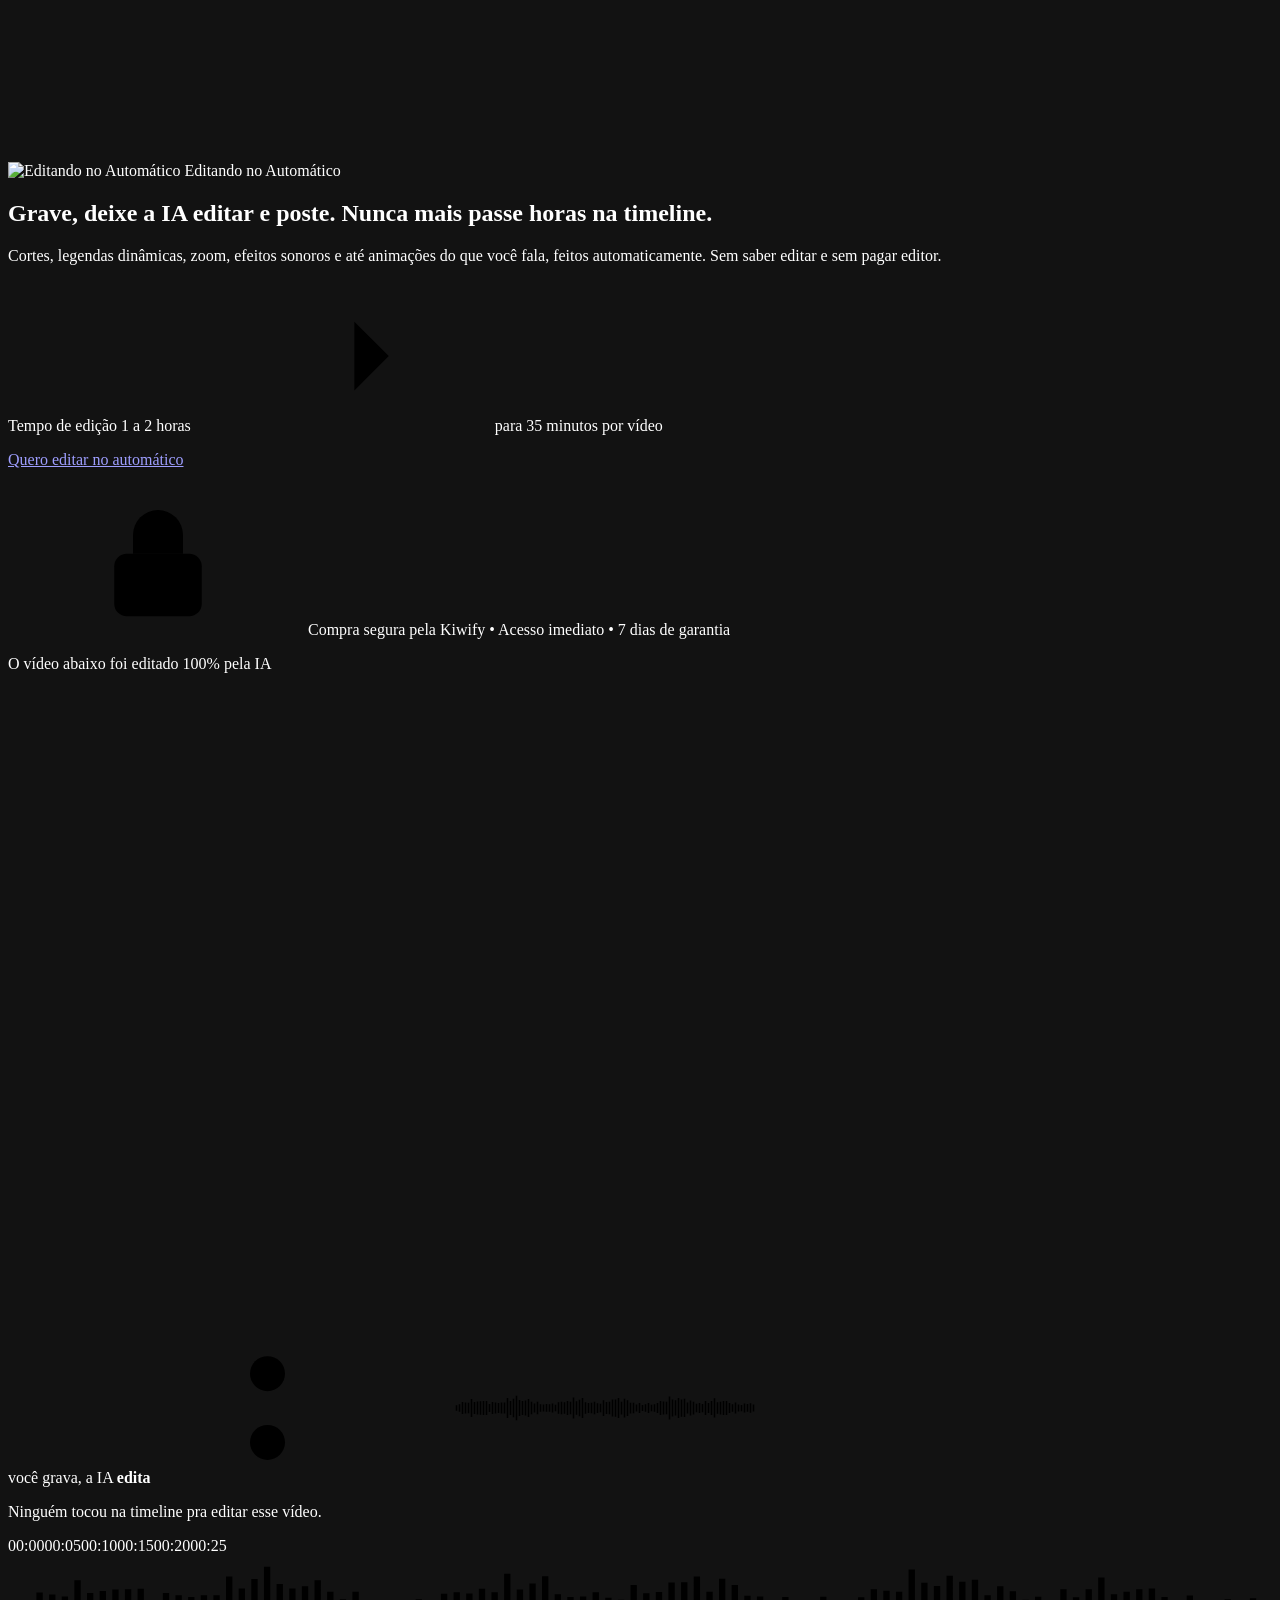
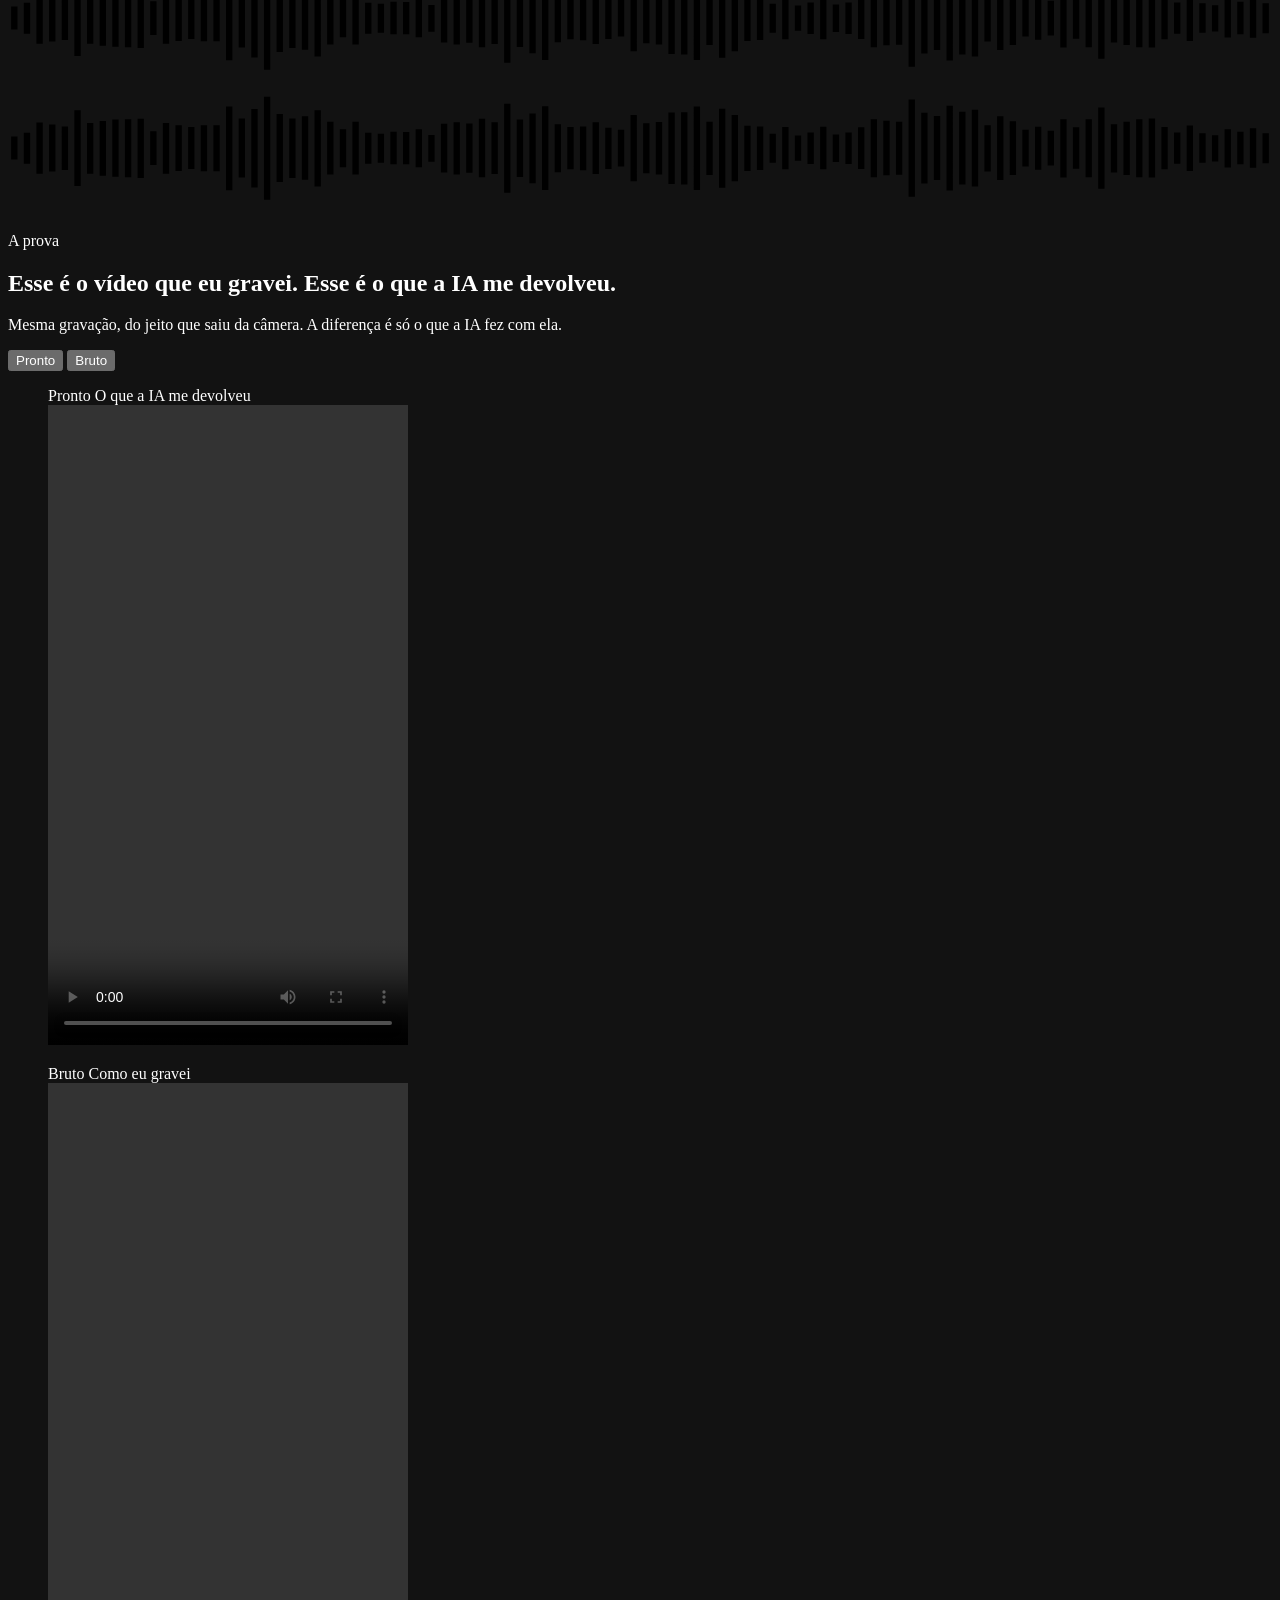
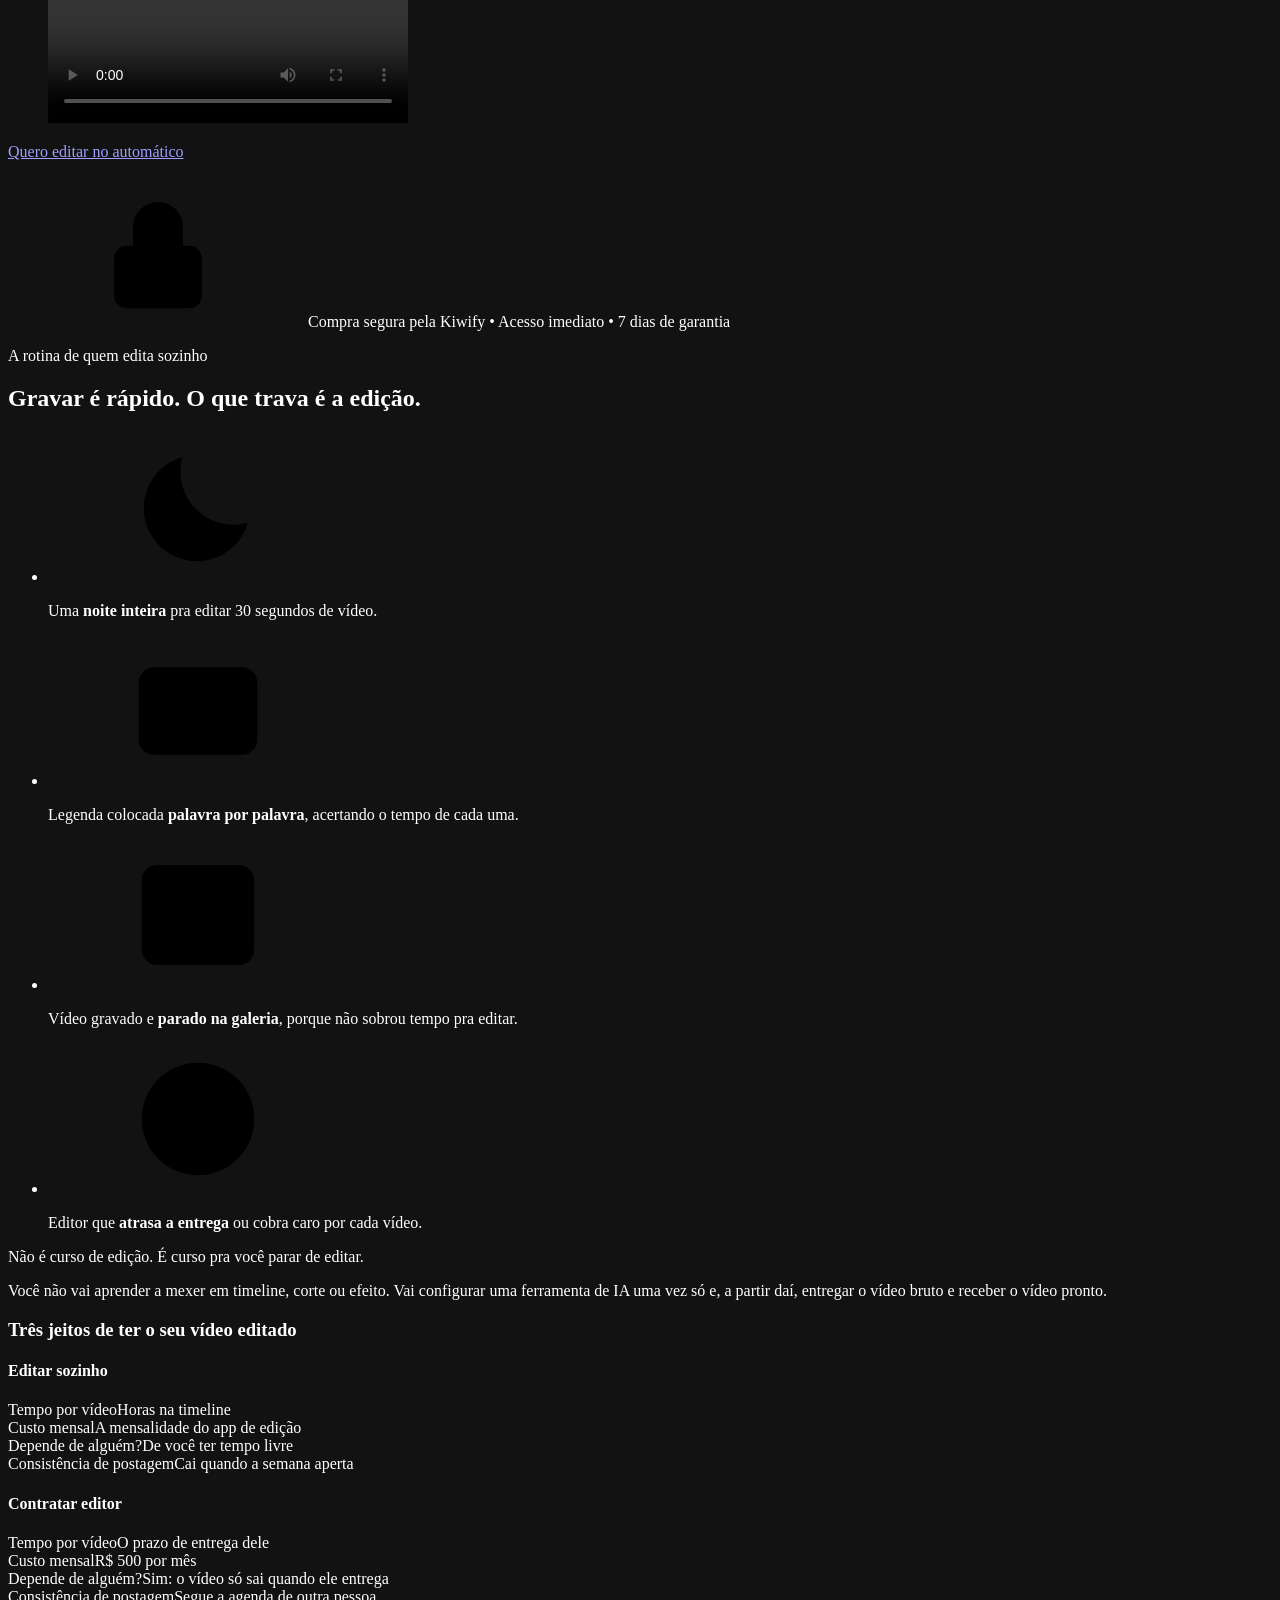
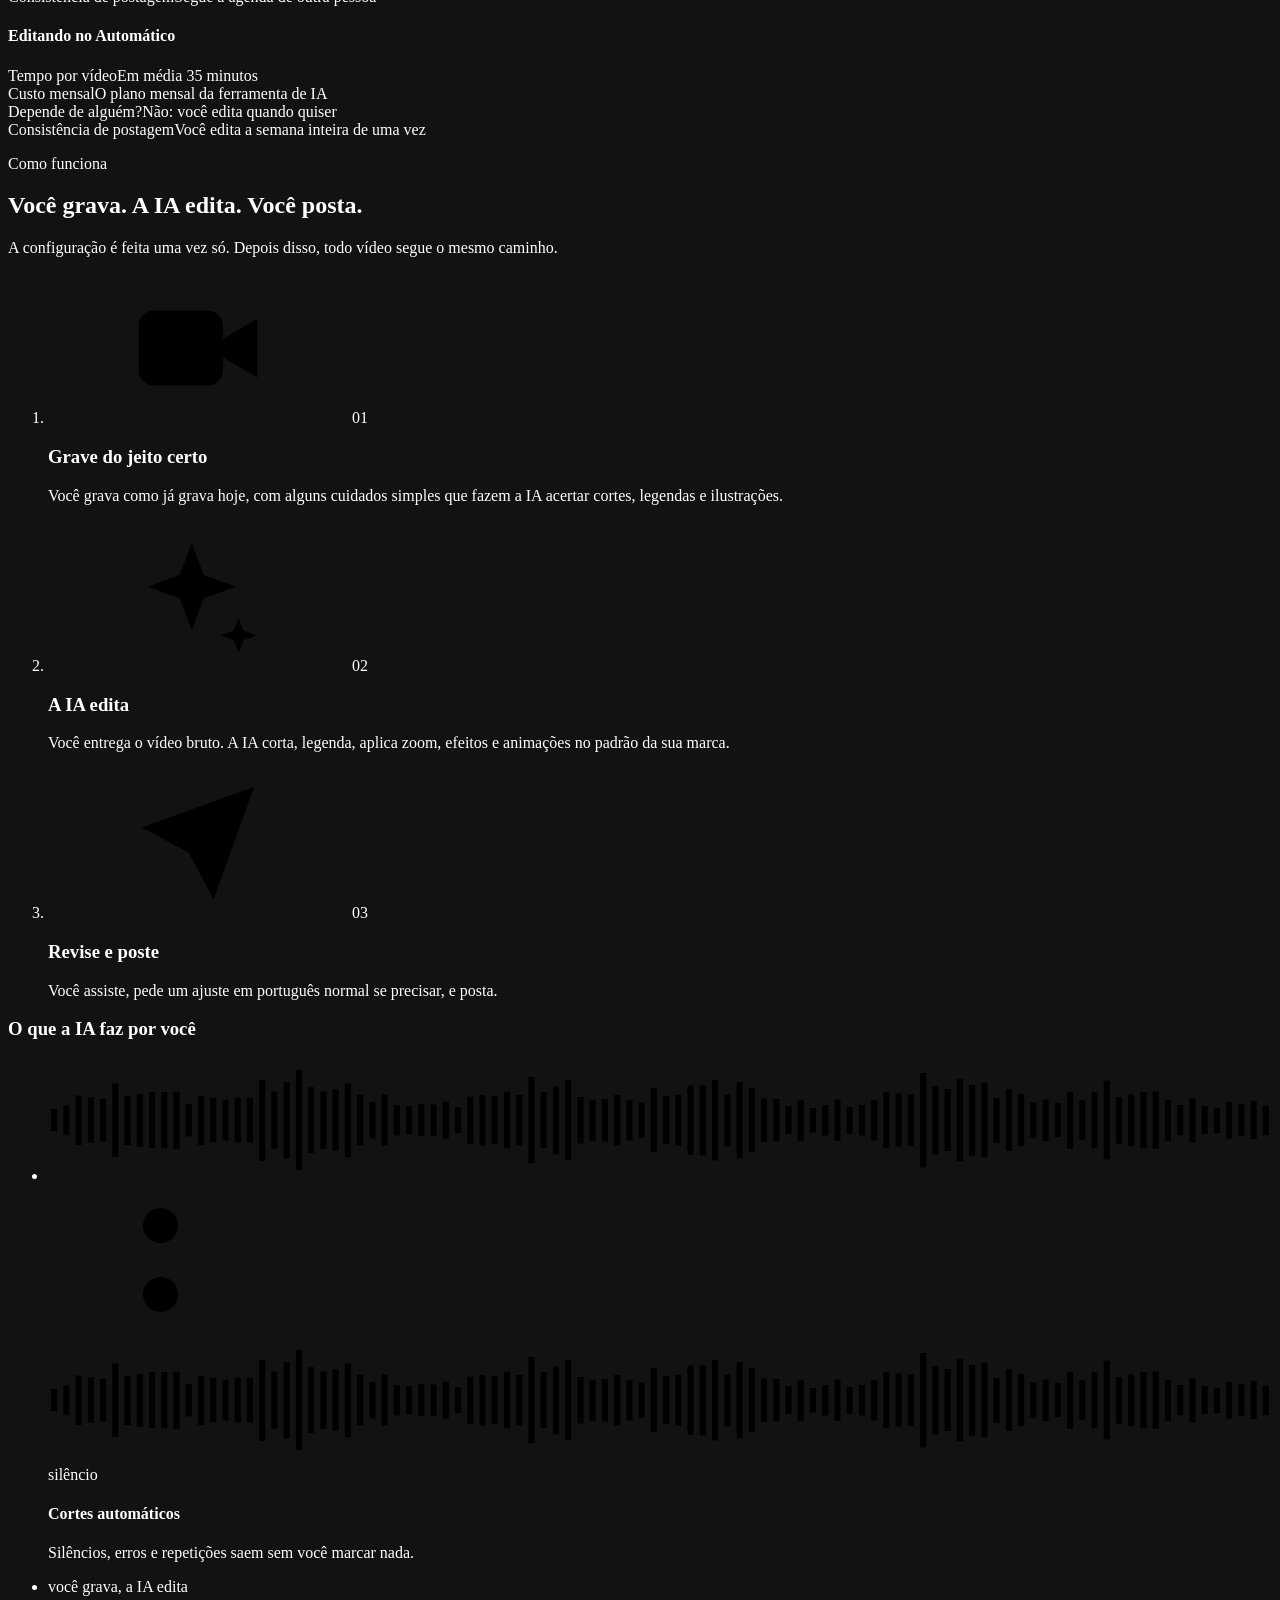
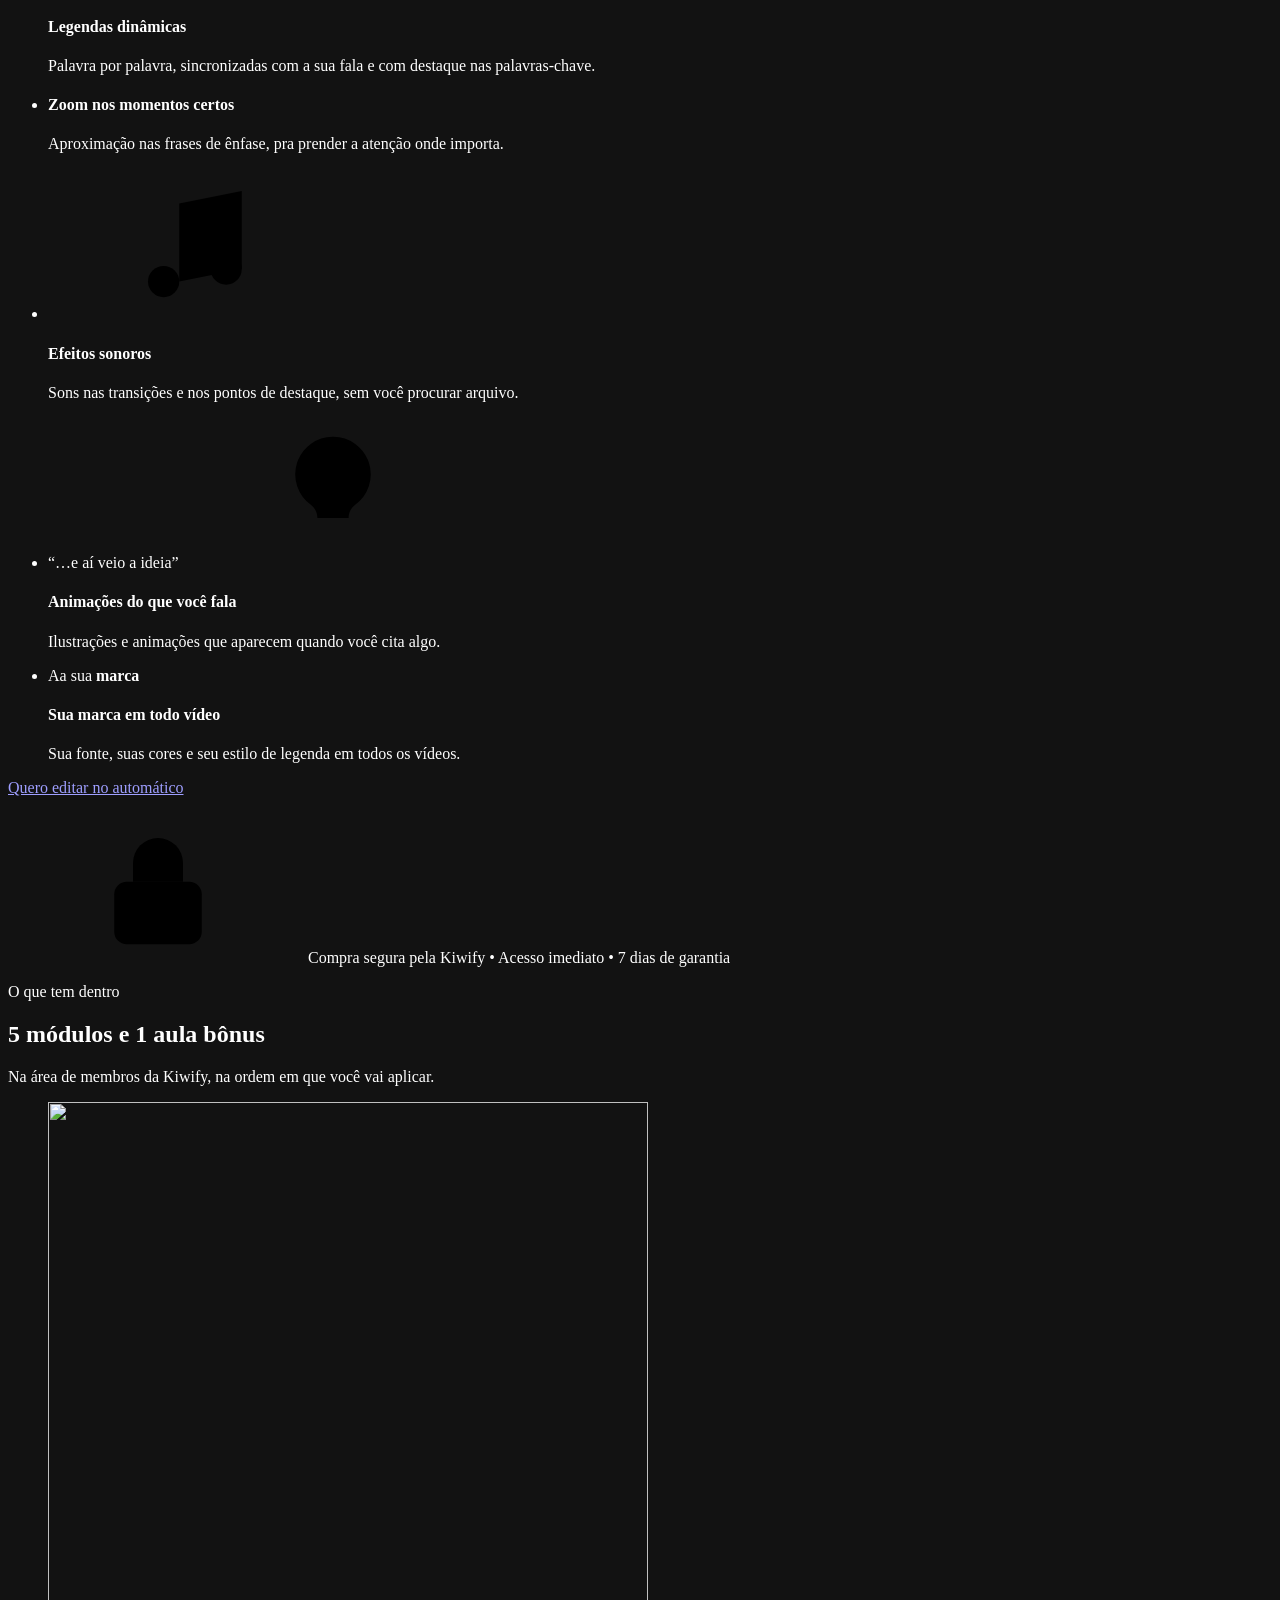
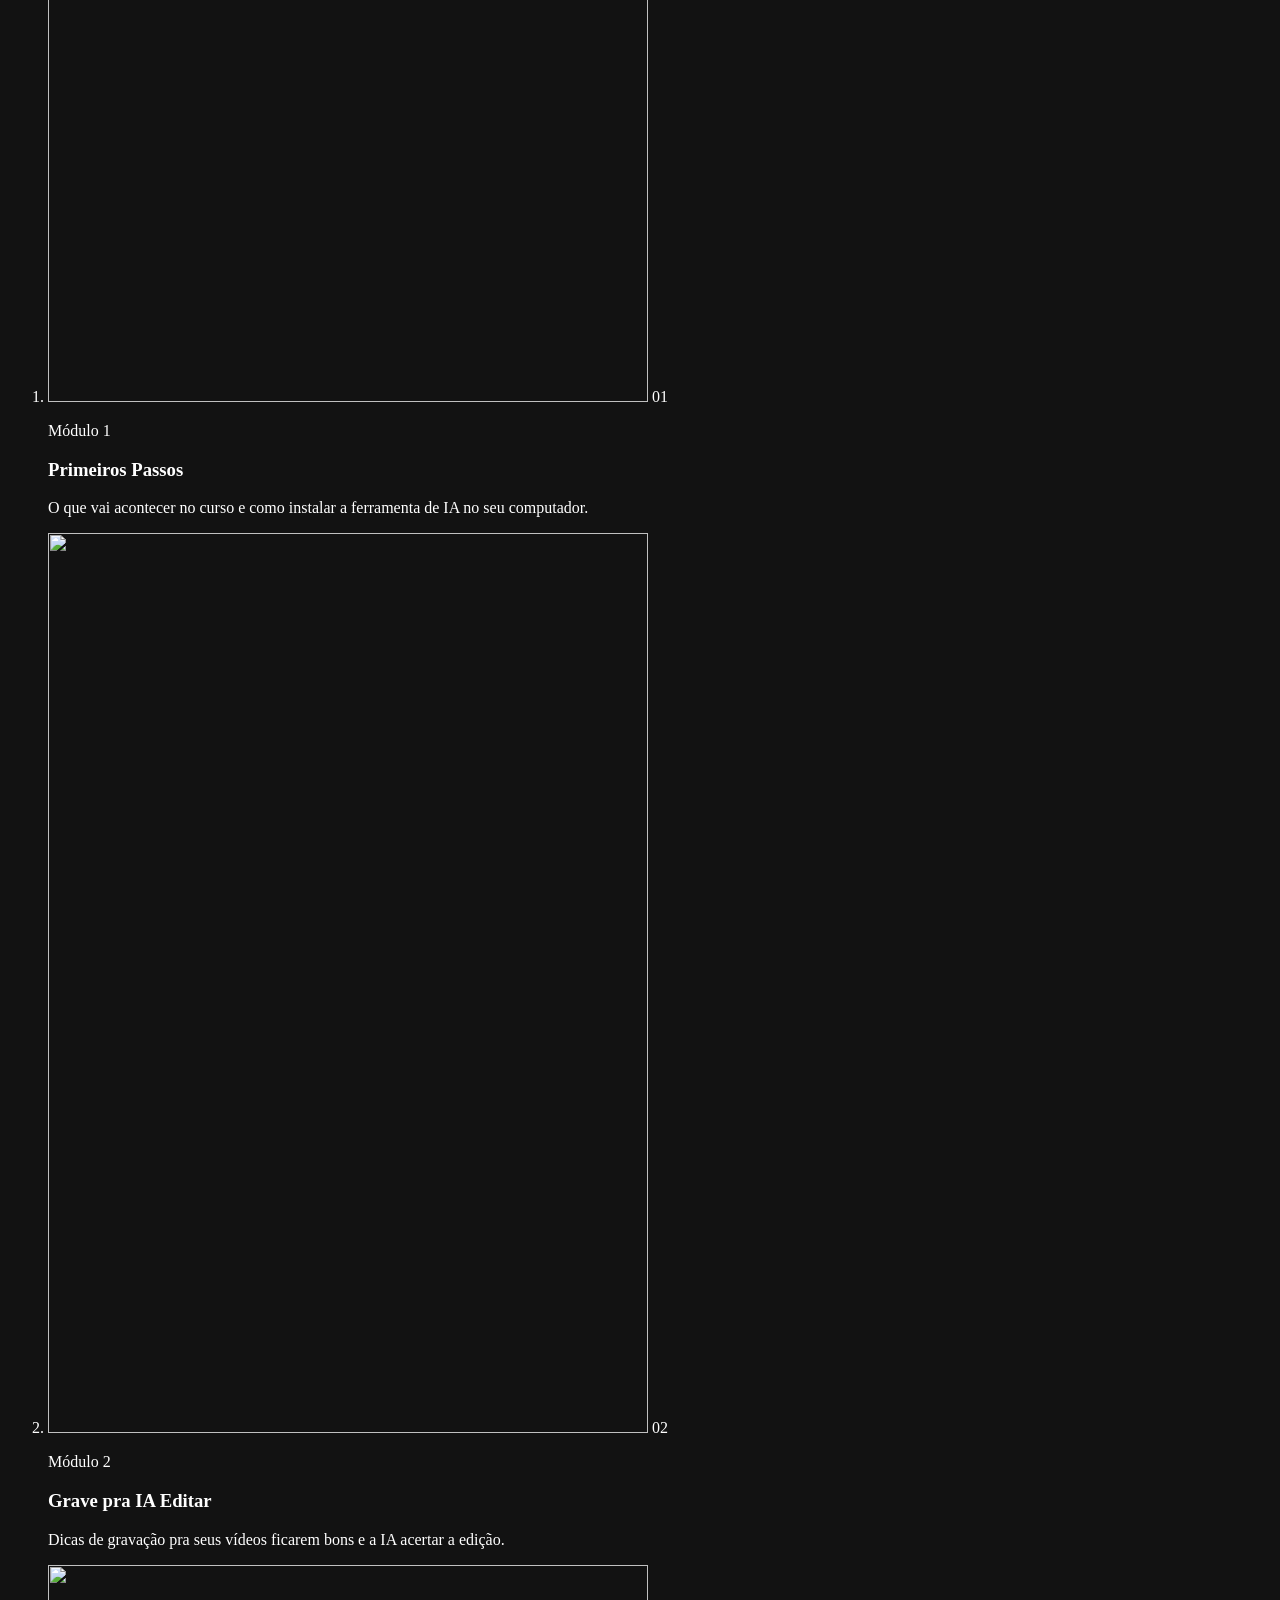
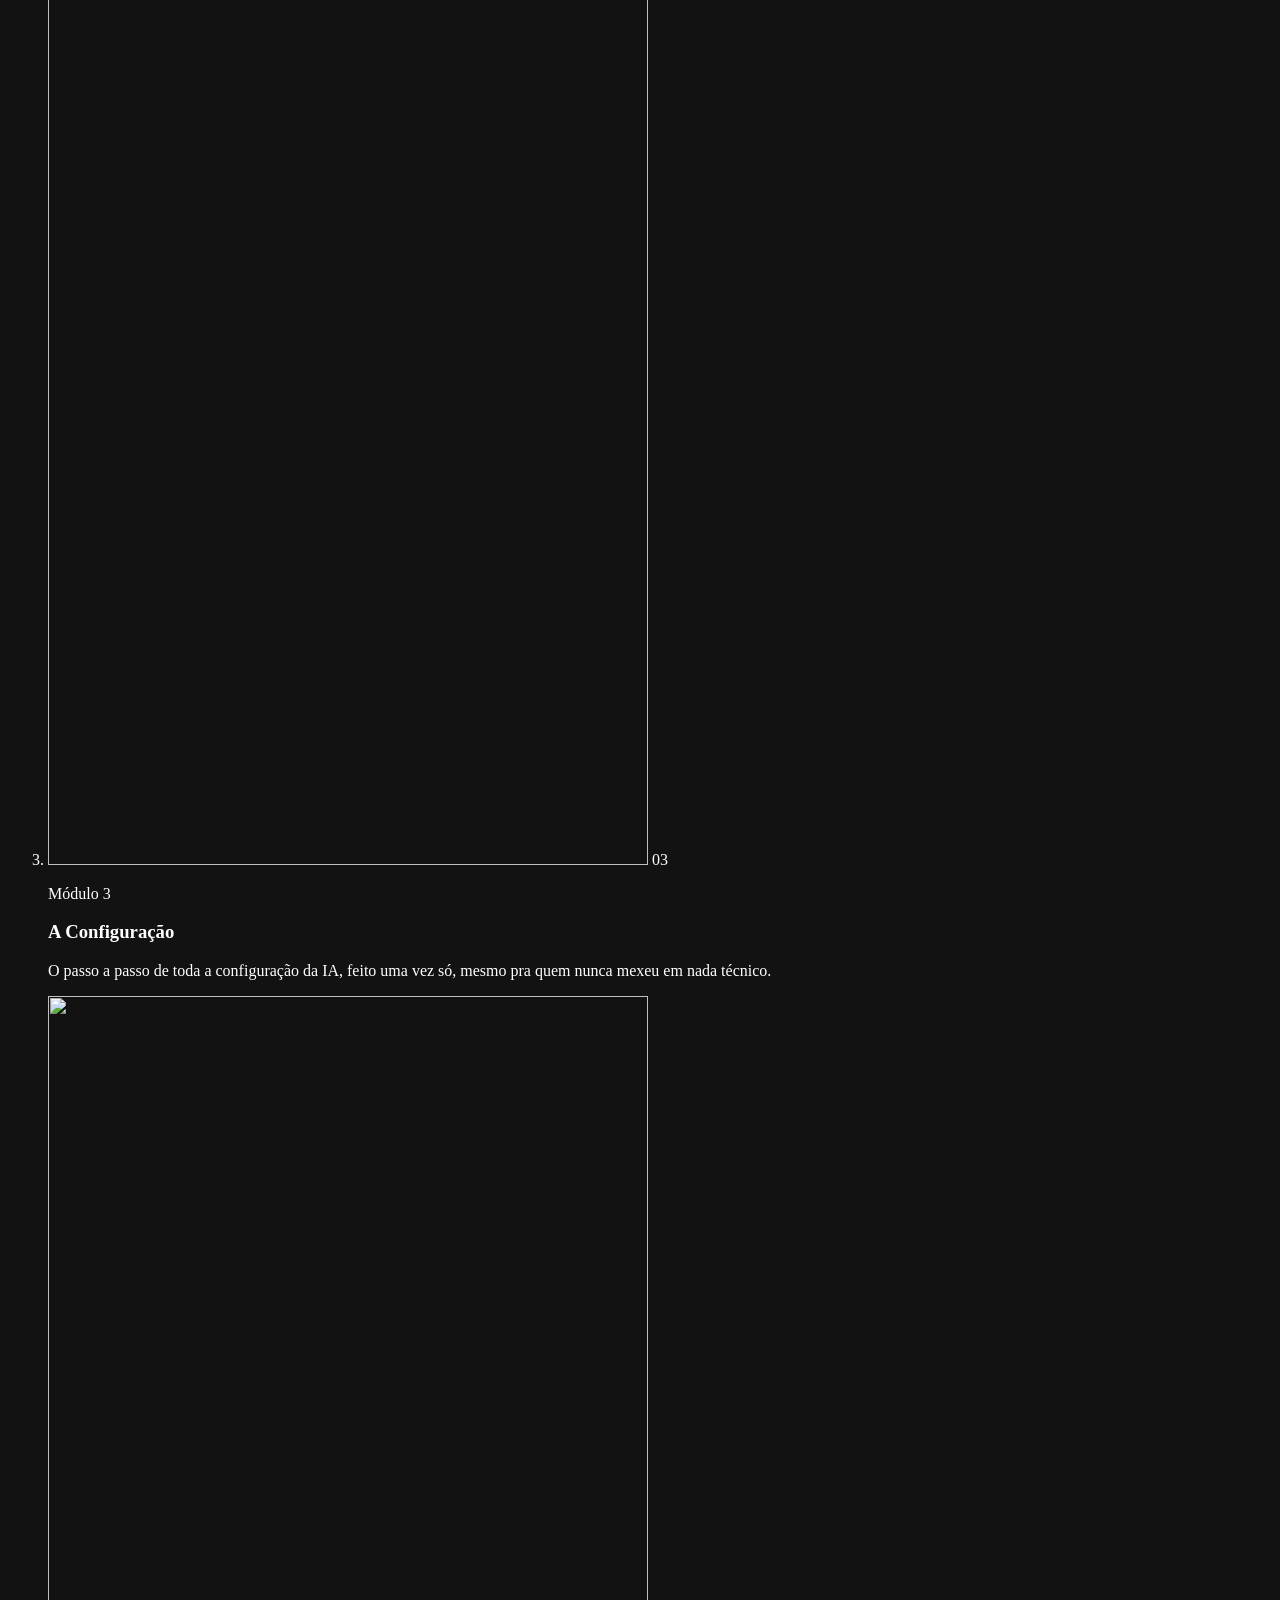
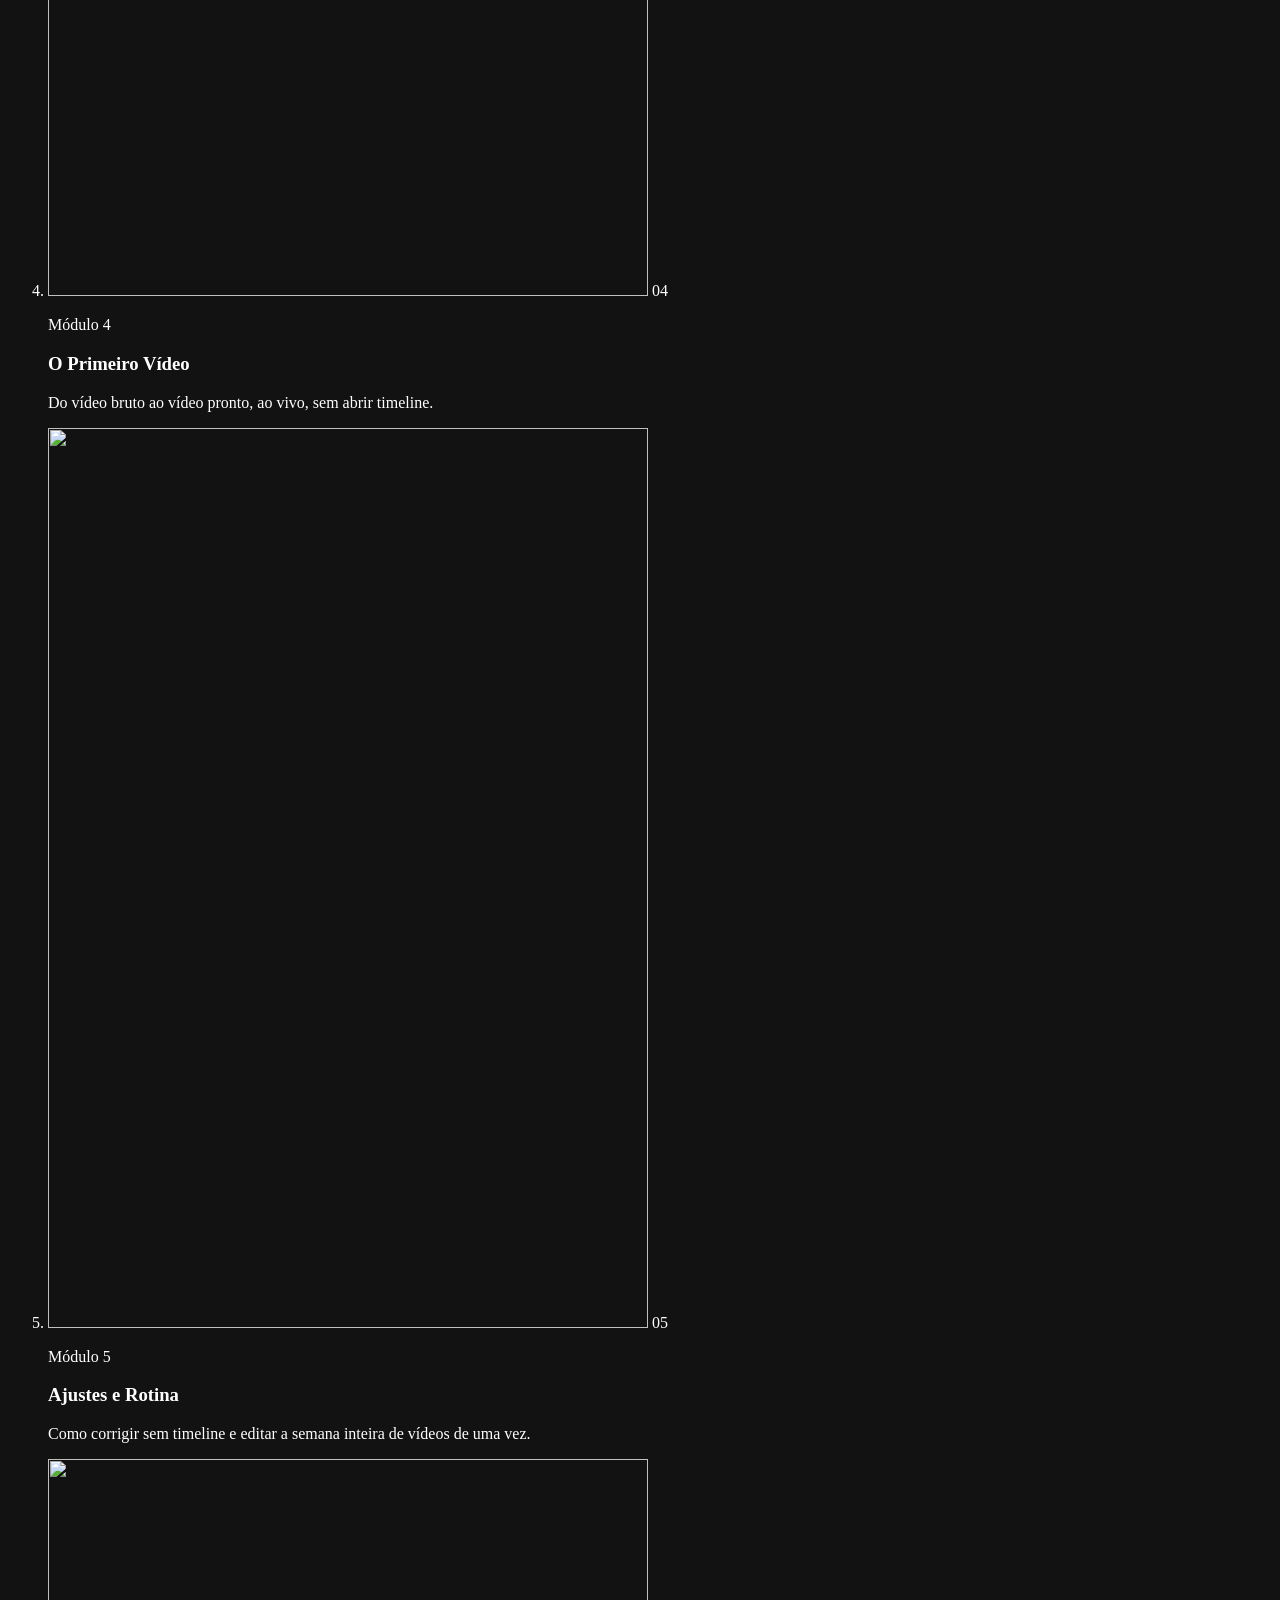
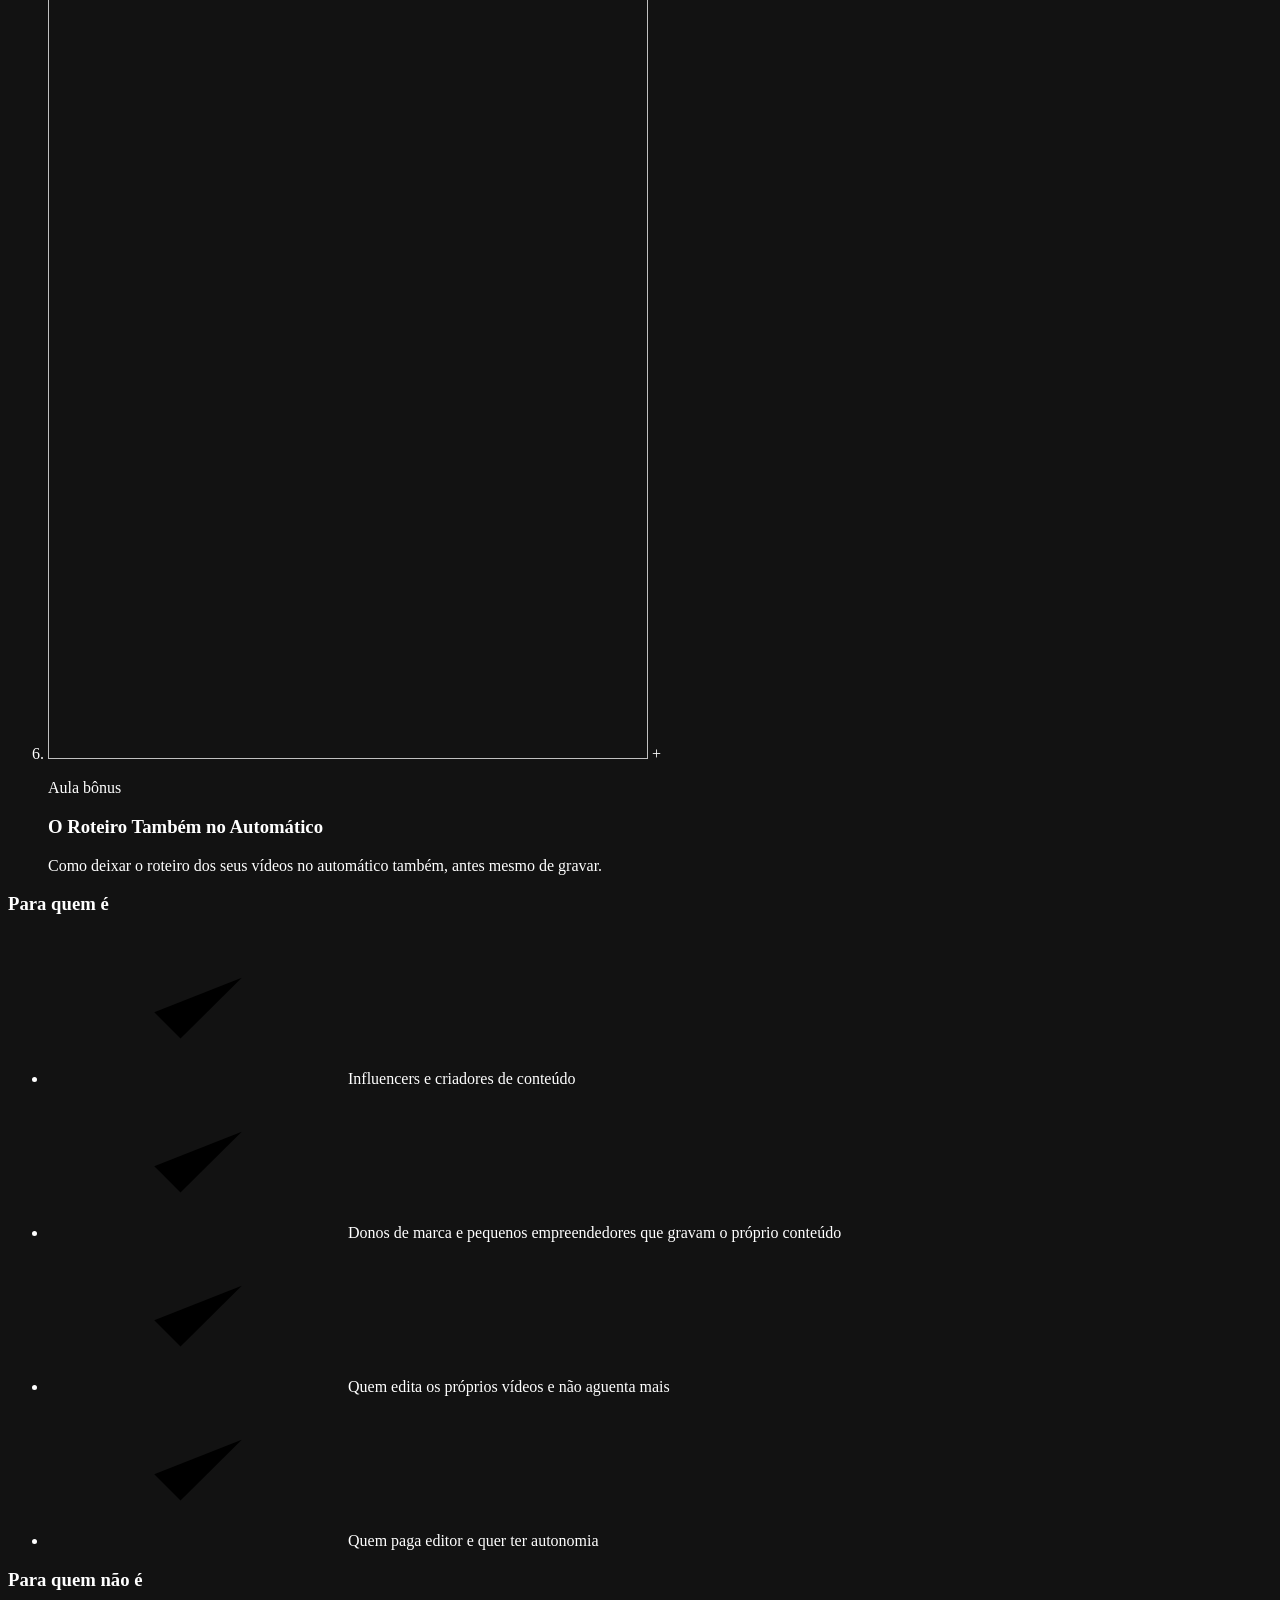
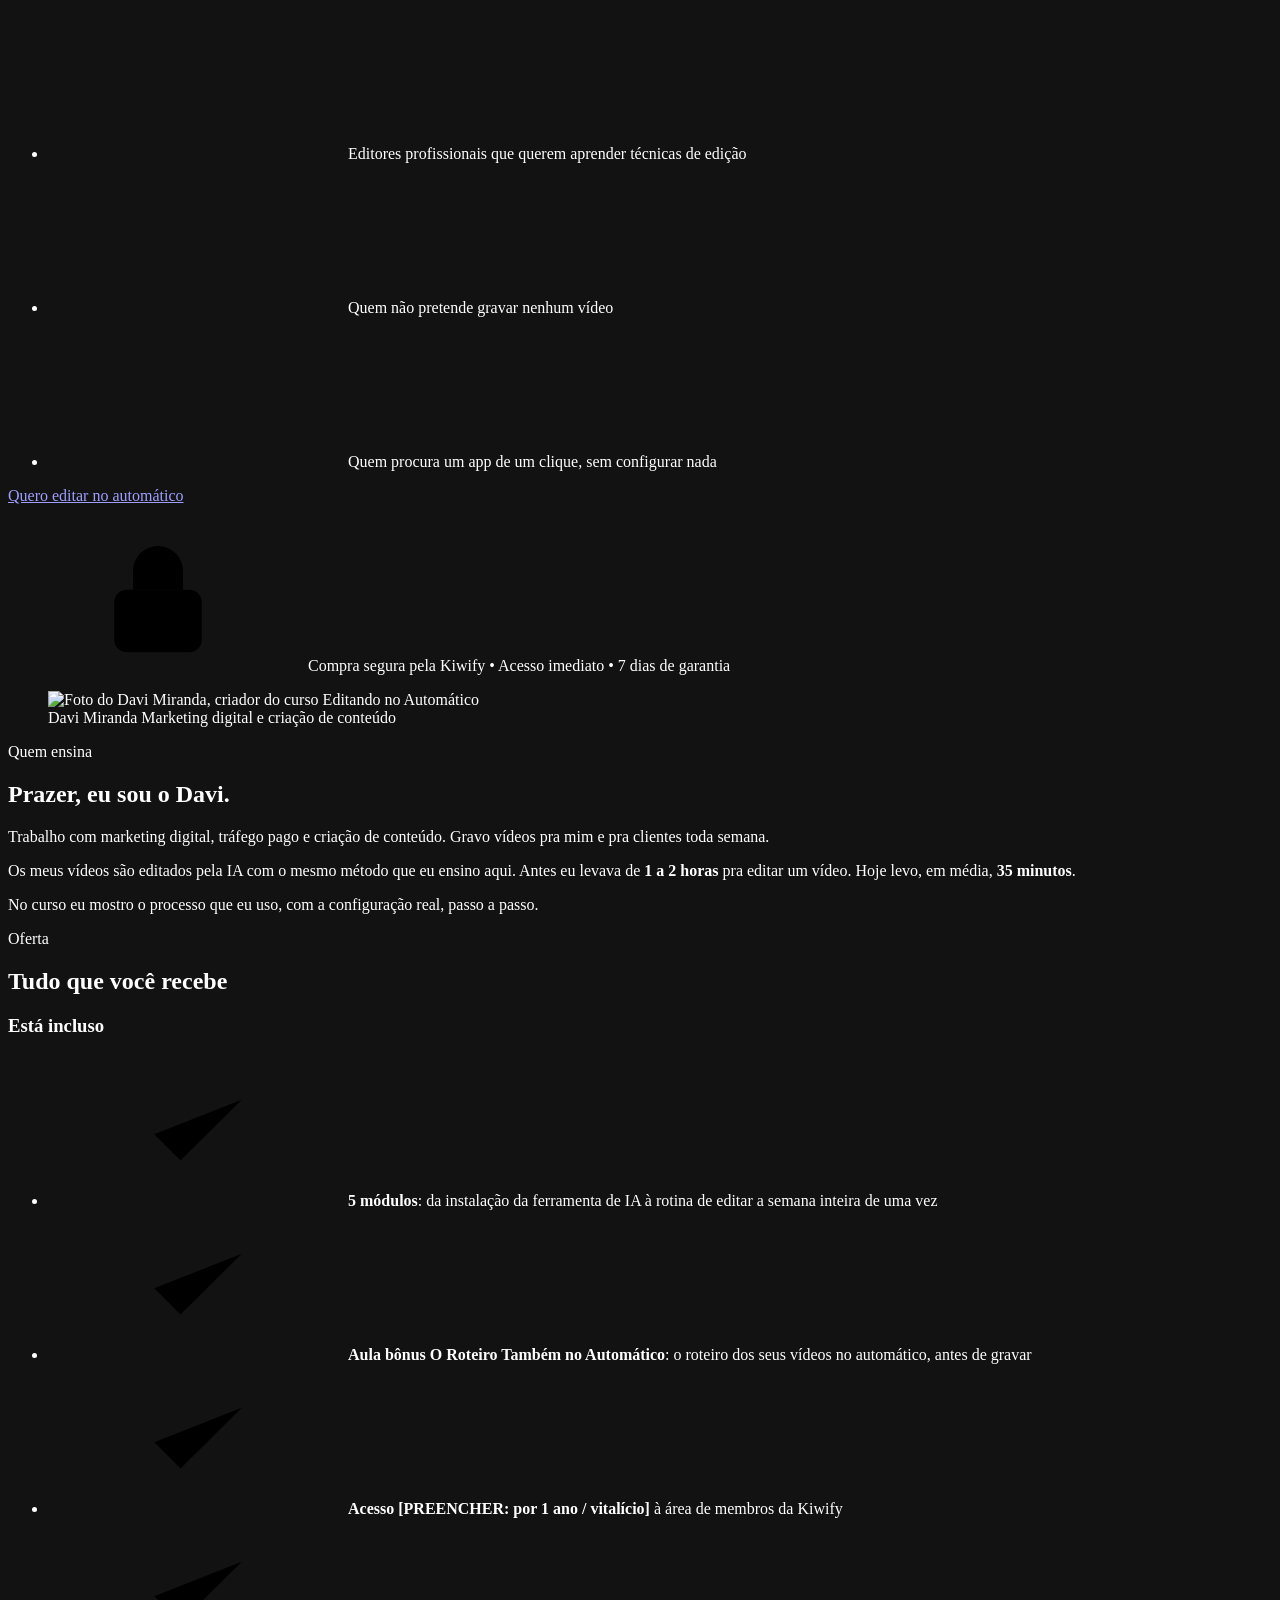
==== index.html @ f7a1d3d6 "Add files via upload" ====
<!doctype html>
<html lang="pt-BR">
<head>
  <meta charset="utf-8">
  <meta name="viewport" content="width=device-width, initial-scale=1, viewport-fit=cover">
  <title>Editando no Automático — grave, a IA edita, você posta</title>
  <meta name="description" content="Curso online pra você deixar a IA editar seus vídeos curtos: cortes, legendas dinâmicas, zoom, efeitos sonoros e animações feitos automaticamente. Você grava, a IA edita, você posta.">
  <meta name="theme-color" content="#0A0A0A">
  <meta name="color-scheme" content="dark">

  <!-- Open Graph: troque SEU-DOMINIO.com.br pelo domínio real (veja o README) -->
  <meta property="og:type" content="website">
  <meta property="og:locale" content="pt_BR">
  <meta property="og:site_name" content="Editando no Automático">
  <meta property="og:title" content="Editando no Automático — grave, a IA edita, você posta">
  <meta property="og:description" content="Não é curso de edição. É curso pra você parar de editar. Cortes, legendas, zoom, efeitos sonoros e animações feitos pela IA.">
  <meta property="og:url" content="https://SEU-DOMINIO.com.br/">
  <meta property="og:image" content="https://SEU-DOMINIO.com.br/assets/img/og.webp">
  <meta property="og:image:type" content="image/webp">
  <meta property="og:image:width" content="1200">
  <meta property="og:image:height" content="630">
  <meta property="og:image:alt" content="Editando no Automático: grave, a IA edita, você posta.">
  <meta name="twitter:card" content="summary_large_image">

  <link rel="icon" href="assets/img/favicon.svg" type="image/svg+xml">
  <link rel="apple-touch-icon" href="assets/img/apple-touch-icon.png">
  <link rel="preload" href="assets/fonts/space-grotesk-700.woff2" as="font" type="font/woff2" crossorigin>
  <link rel="preload" href="assets/fonts/inter-400.woff2" as="font" type="font/woff2" crossorigin>
  <link rel="preload" href="assets/img/poster-demo.webp" as="image" type="image/webp" fetchpriority="high">
  <link rel="dns-prefetch" href="https://pay.kiwify.com.br">
  <link rel="stylesheet" href="css/styles.css">
  <script>document.documentElement.classList.add('js')</script>
  <script src="js/config.js" defer></script>
  <script src="js/main.js" defer></script>
  <script type="application/ld+json">
  {
    "@context": "https://schema.org",
    "@type": "Course",
    "name": "Editando no Automático",
    "description": "Curso online que ensina a deixar a IA editar os próprios vídeos curtos: você grava, a IA edita, você posta.",
    "inLanguage": "pt-BR",
    "provider": { "@type": "Person", "name": "Davi Miranda" }
  }
  </script>
</head>
<body>

<!-- Ícones (sprite SVG) -->
<svg class="sprite" aria-hidden="true" focusable="false" xmlns="http://www.w3.org/2000/svg">
  <symbol id="i-lock" viewBox="0 0 24 24"><rect x="5" y="11" width="14" height="10" rx="2"/><path d="M8 11V8a4 4 0 0 1 8 0v3"/></symbol>
  <symbol id="i-check" viewBox="0 0 24 24"><path d="M5 12.5l4.2 4.2L19 7"/></symbol>
  <symbol id="i-x" viewBox="0 0 24 24"><path d="M7 7l10 10M17 7L7 17"/></symbol>
  <symbol id="i-play" viewBox="0 0 24 24"><path d="M8 5.6v12.8a1 1 0 0 0 1.5.86l10.3-6.4a1 1 0 0 0 0-1.72L9.5 4.74A1 1 0 0 0 8 5.6z"/></symbol>
  <symbol id="i-pause" viewBox="0 0 24 24"><rect x="6.5" y="5" width="4" height="14" rx="1"/><rect x="13.5" y="5" width="4" height="14" rx="1"/></symbol>
  <symbol id="i-sound-off" viewBox="0 0 24 24"><path d="M3.5 9.5h3.5L11.5 5.5v13L7 14.5H3.5z"/><path d="M15.5 9.5l5 5M20.5 9.5l-5 5"/></symbol>
  <symbol id="i-sound-on" viewBox="0 0 24 24"><path d="M3.5 9.5h3.5L11.5 5.5v13L7 14.5H3.5z"/><path d="M15.5 9a4.5 4.5 0 0 1 0 6M18 6.5a8 8 0 0 1 0 11"/></symbol>
  <symbol id="i-rec" viewBox="0 0 24 24"><rect x="2.5" y="6" width="13.5" height="12" rx="2.5"/><path d="M16 10.5l5.5-3.2v9.4L16 13.5"/><circle cx="7" cy="10.5" r="1.3"/></symbol>
  <symbol id="i-spark" viewBox="0 0 24 24"><path d="M11 3.5l1.9 5.1 5.1 1.9-5.1 1.9L11 17.5l-1.9-5.1L4 10.5l5.1-1.9z"/><path d="M18.5 15.5l.8 2 2 .8-2 .8-.8 2-.8-2-2-.8 2-.8z"/></symbol>
  <symbol id="i-send" viewBox="0 0 24 24"><path d="M21 3L10.5 13.5"/><path d="M21 3l-6.5 18-4-7.5L3 9.5z"/></symbol>
  <symbol id="i-moon" viewBox="0 0 24 24"><path d="M20 14.5A8.5 8.5 0 0 1 9.5 4a8.5 8.5 0 1 0 10.5 10.5z"/></symbol>
  <symbol id="i-captions" viewBox="0 0 24 24"><rect x="2.5" y="5" width="19" height="14" rx="2.5"/><path d="M6.5 11h6M14.5 11h3M6.5 15h3M11.5 15h6"/></symbol>
  <symbol id="i-image" viewBox="0 0 24 24"><rect x="3" y="4" width="18" height="16" rx="2.5"/><circle cx="9" cy="10" r="1.8"/><path d="M21 15.5l-4.5-4.5L7 20"/></symbol>
  <symbol id="i-clock" viewBox="0 0 24 24"><circle cx="12" cy="12" r="9"/><path d="M12 7v5l3.2 2"/></symbol>
  <symbol id="i-scissors" viewBox="0 0 24 24"><circle cx="6" cy="6.5" r="2.8"/><circle cx="6" cy="17.5" r="2.8"/><path d="M8.4 8l11.6 10M8.4 16L20 6"/></symbol>
  <symbol id="i-note" viewBox="0 0 24 24"><path d="M9 18V5.5l10-2V16"/><circle cx="6.5" cy="18" r="2.5"/><circle cx="16.5" cy="16" r="2.5"/></symbol>
  <symbol id="i-bulb" viewBox="0 0 24 24"><path d="M9 18h6M10 21h4"/><path d="M12 3a6 6 0 0 0-3.5 10.9c.6.5 1 1.2 1 2V16h5v-.1c0-.8.4-1.5 1-2A6 6 0 0 0 12 3z"/></symbol>
  <symbol id="i-card" viewBox="0 0 24 24"><rect x="2.5" y="5" width="19" height="14" rx="2.5"/><path d="M2.5 10h19M6 15h4"/></symbol>
  <symbol id="i-pix" viewBox="0 0 24 24"><path d="M12 2.8l9.2 9.2-9.2 9.2L2.8 12z"/><path d="M7.5 12l2.6-2.6h3.8L16.5 12l-2.6 2.6h-3.8z"/></symbol>
  <symbol id="i-barcode" viewBox="0 0 24 24"><path d="M3.5 6v12M6.5 6v12M9 6v12M12.5 6v12M15 6v12M18 6v12M20.5 6v12"/></symbol>
  <symbol id="i-shield" viewBox="0 0 24 24"><path d="M12 3l8 3v6c0 4.6-3.4 8.3-8 9-4.6-.7-8-4.4-8-9V6z"/><path d="M8.5 12.2l2.4 2.4 4.6-4.8"/></symbol>
  <symbol id="i-arrow" viewBox="0 0 24 24"><path d="M4 12h15M13.5 6.5L19 12l-5.5 5.5"/></symbol>
  <symbol id="i-chat" viewBox="0 0 24 24"><path d="M20.5 11.6a8.5 8.5 0 0 1-12.6 7.4L3.5 20.5l1.5-4.3a8.5 8.5 0 1 1 15.5-4.6z"/><path d="M9 8.6c.3-.4.8-.4 1.1 0l.8 1.4c.2.3.1.7-.1 1l-.5.5a5 5 0 0 0 2.4 2.4l.5-.5c.3-.2.7-.3 1-.1l1.4.8c.4.3.4.8 0 1.1l-.7.6c-.6.5-1.5.6-2.3.2a9 9 0 0 1-4.1-4.1c-.4-.8-.3-1.7.2-2.3z"/></symbol>
  <symbol id="wave" viewBox="0 0 400 40"><path d="M1 16.3h2v7.3h-2zM5 15.1h2v9.8h-2zM9 11.9h2v16.2h-2zM13 12.5h2v14.9h-2zM17 13.1h2v13.8h-2zM21 8.0h2v24.0h-2zM25 12.0h2v16.1h-2zM29 11.4h2v17.3h-2zM33 10.9h2v18.1h-2zM37 10.8h2v18.4h-2zM41 10.7h2v18.7h-2zM45 14.6h2v10.7h-2zM49 12.0h2v16.1h-2zM53 12.7h2v14.5h-2zM57 13.3h2v13.3h-2zM61 12.7h2v14.6h-2zM65 12.7h2v14.6h-2zM69 6.8h2v26.5h-2zM73 10.6h2v18.7h-2zM77 7.6h2v24.8h-2zM81 3.7h2v32.6h-2zM85 9.2h2v21.5h-2zM89 10.6h2v18.8h-2zM93 9.9h2v20.1h-2zM97 8.0h2v24.1h-2zM101 11.6h2v16.7h-2zM105 14.0h2v12.0h-2zM109 11.6h2v16.7h-2zM113 15.1h2v9.8h-2zM117 15.4h2v9.2h-2zM121 14.8h2v10.3h-2zM125 14.9h2v10.2h-2zM129 14.0h2v12.0h-2zM133 15.8h2v8.5h-2zM137 12.3h2v15.4h-2zM141 11.8h2v16.5h-2zM145 12.2h2v15.6h-2zM149 10.7h2v18.5h-2zM153 11.8h2v16.4h-2zM157 5.9h2v28.2h-2zM161 10.9h2v18.2h-2zM165 9.0h2v22.1h-2zM169 6.7h2v26.5h-2zM173 12.4h2v15.2h-2zM177 13.3h2v13.4h-2zM181 13.1h2v13.9h-2zM185 11.8h2v16.4h-2zM189 13.5h2v13.1h-2zM193 14.2h2v11.6h-2zM197 9.5h2v21.0h-2zM201 12.1h2v15.8h-2zM205 11.7h2v16.6h-2zM209 8.7h2v22.6h-2zM213 8.6h2v22.9h-2zM217 6.8h2v26.4h-2zM221 11.6h2v16.9h-2zM225 7.5h2v25.0h-2zM229 9.5h2v21.0h-2zM233 12.9h2v14.3h-2zM237 13.1h2v13.8h-2zM241 15.4h2v9.2h-2zM245 13.3h2v13.4h-2zM249 16.0h2v8.0h-2zM253 15.0h2v10.0h-2zM257 13.2h2v13.5h-2zM261 15.7h2v8.7h-2zM265 15.0h2v10.0h-2zM269 13.4h2v13.2h-2zM273 10.8h2v18.4h-2zM277 11.3h2v17.3h-2zM281 11.6h2v16.8h-2zM285 4.6h2v30.8h-2zM289 8.8h2v22.4h-2zM293 9.8h2v20.3h-2zM297 6.6h2v26.8h-2zM301 8.5h2v23.0h-2zM305 7.8h2v24.3h-2zM309 12.7h2v14.7h-2zM313 9.9h2v20.2h-2zM317 11.5h2v17.0h-2zM321 14.2h2v11.6h-2zM325 13.2h2v13.6h-2zM329 14.5h2v11.0h-2zM333 10.8h2v18.5h-2zM337 13.4h2v13.1h-2zM341 10.8h2v18.4h-2zM345 7.1h2v25.7h-2zM349 12.4h2v15.3h-2zM353 11.6h2v16.9h-2zM357 10.8h2v18.4h-2zM361 10.6h2v18.7h-2zM365 13.3h2v13.4h-2zM369 15.0h2v9.9h-2zM373 12.8h2v14.4h-2zM377 15.3h2v9.3h-2zM381 15.9h2v8.3h-2zM385 14.0h2v12.1h-2zM389 14.8h2v10.3h-2zM393 13.7h2v12.5h-2zM397 15.3h2v9.5h-2z"/></symbol>
</svg>

<main>

  <!-- ===================== 1. HERO ===================== -->
  <section class="hero" id="inicio" aria-labelledby="hero-titulo">
    <div class="container">
      <div class="logo hero__logo">
        <img class="logo__img" src="assets/img/logo-editando-no-automatico.png" alt="Editando no Automático" width="200" height="40" data-ph>
        <span class="logo__text">Editando no <span class="logo__accent">Automático</span></span>
      </div>

      <div class="hero__grid">
        <div class="hero__copy">
          <h1 class="hero__title" id="hero-titulo">Grave, deixe <span class="hl">a IA editar</span> e poste. Nunca mais passe horas na timeline.</h1>
          <p class="hero__sub">Cortes, legendas dinâmicas, zoom, efeitos sonoros e até animações do que você fala, feitos automaticamente. Sem saber editar e sem pagar editor.</p>

          <p class="proof" data-requires="TEMPO_ANTES TEMPO_DEPOIS">
            <span class="proof__label">Tempo de edição</span>
            <span class="proof__line">
              <span class="proof__before" data-cfg="TEMPO_ANTES">1 a 2 horas</span>
              <svg class="i proof__arrow" aria-hidden="true"><use href="#i-arrow"/></svg><span class="sr-only">para</span>
              <span class="proof__after" data-cfg="TEMPO_DEPOIS">35 minutos</span>
              <span class="proof__unit">por vídeo</span>
            </span>
          </p>

          <div class="cta cta--hero">
            <a class="btn" href="#oferta">Quero editar no automático</a>
            <p class="secure"><svg class="i" aria-hidden="true"><use href="#i-lock"/></svg>Compra segura pela Kiwify • Acesso imediato • 7 dias de garantia</p>
          </div>
        </div>

        <div class="hero__visual">
          <p class="badge hero__badge"><span class="badge__dot" aria-hidden="true"></span>O vídeo abaixo foi editado 100% pela IA</p>

          <div class="phone-wrap">
            <div class="phone">
              <div class="phone__screen" data-video-box="VIDEO_DEMO_URL">
                <video class="phone__video" id="hero-video" muted playsinline loop preload="none" poster="assets/img/poster-demo.webp" width="360" height="640" aria-label="Vídeo de demonstração editado 100% pela IA"></video>
                <div class="video-ph" hidden>
                  <svg class="i i--fill video-ph__icon" aria-hidden="true"><use href="#i-play"/></svg>
                  <strong>Vídeo de demonstração</strong>
                  <code>assets/video/demo.mp4</code>
                  <span>Configure VIDEO_DEMO_URL em js/config.js<br>Capa: assets/img/poster-demo.webp</span>
                </div>
                <button class="bigplay" type="button" data-hero-bigplay hidden aria-label="Reproduzir vídeo de demonstração">
                  <svg class="i i--fill" aria-hidden="true"><use href="#i-play"/></svg>
                </button>
                <div class="phone__controls" data-hero-controls hidden>
                  <button class="vbtn vbtn--round" type="button" data-hero-toggle aria-label="Pausar vídeo">
                    <svg class="i i--fill" aria-hidden="true"><use href="#i-pause"/></svg>
                  </button>
                  <button class="vbtn" type="button" data-hero-sound aria-pressed="false">
                    <svg class="i" aria-hidden="true"><use href="#i-sound-off"/></svg><span>Ativar som</span>
                  </button>
                </div>
              </div>
            </div>
            <span class="float-chip float-chip--caption" aria-hidden="true">você grava, a IA <b>edita</b></span>
            <span class="float-chip float-chip--cut" aria-hidden="true"><svg class="i"><use href="#i-scissors"/></svg><svg class="wave"><use href="#wave"/></svg></span>
          </div>
          <p class="hero__caption">Ninguém tocou na timeline pra editar esse vídeo.</p>
        </div>
      </div>
    </div>

    <div class="hero-tl" aria-hidden="true">
      <div class="container">
        <div class="tl">
          <div class="tl__ruler"><span>00:00</span><span>00:05</span><span>00:10</span><span>00:15</span><span>00:20</span><span>00:25</span></div>
          <div class="tl__track tl__track--clips"><i></i><i></i><i class="on"></i><i></i><i></i><i></i></div>
          <div class="tl__track tl__track--wave"><svg class="wave" viewBox="0 0 400 40" preserveAspectRatio="none"><use href="#wave"/></svg><svg class="wave" viewBox="0 0 400 40" preserveAspectRatio="none"><use href="#wave"/></svg></div>
          <span class="tl__playhead"></span>
        </div>
      </div>
    </div>
  </section>

  <!-- ===================== 2. A PROVA: BRUTO X PRONTO ===================== -->
  <section class="sec sec--alt" id="prova" aria-labelledby="prova-titulo">
    <div class="container">
      <header class="sec__head">
        <p class="eyebrow">A prova</p>
        <h2 id="prova-titulo">Esse é o vídeo que eu gravei. Esse é o que a IA me devolveu.</h2>
        <p class="sec__lead">Mesma gravação, do jeito que saiu da câmera. A diferença é só o que a IA fez com ela.</p>
      </header>

      <div class="compare" data-compare>
        <div class="compare__toggle" role="group" aria-label="Escolha qual vídeo ver">
          <button class="seg" type="button" data-show="pronto" aria-pressed="true">Pronto</button>
          <button class="seg" type="button" data-show="bruto" aria-pressed="false">Bruto</button>
        </div>

        <div class="compare__grid">
          <figure class="compare__item is-active" data-item="pronto">
            <figcaption class="compare__label"><span class="tag tag--on">Pronto</span> O que a IA me devolveu</figcaption>
            <div class="frame frame--on" data-video-box="VIDEO_PRONTO_URL">
              <video class="frame__video" id="video-pronto" controls playsinline preload="none" data-poster="assets/img/poster-pronto.webp" width="360" height="640" aria-label="Vídeo pronto, editado pela IA"></video>
              <div class="video-ph" hidden>
                <svg class="i i--fill video-ph__icon" aria-hidden="true"><use href="#i-play"/></svg>
                <strong>Vídeo pronto</strong>
                <code>assets/video/pronto.mp4</code>
                <span>Configure VIDEO_PRONTO_URL em js/config.js<br>Capa: assets/img/poster-pronto.webp</span>
              </div>
            </div>
          </figure>

          <figure class="compare__item" data-item="bruto">
            <figcaption class="compare__label"><span class="tag">Bruto</span> Como eu gravei</figcaption>
            <div class="frame" data-video-box="VIDEO_BRUTO_URL">
              <video class="frame__video" controls playsinline preload="none" data-poster="assets/img/poster-bruto.webp" width="360" height="640" aria-label="Vídeo bruto, do jeito que foi gravado"></video>
              <div class="video-ph" hidden>
                <svg class="i i--fill video-ph__icon" aria-hidden="true"><use href="#i-play"/></svg>
                <strong>Vídeo bruto</strong>
                <code>assets/video/bruto.mp4</code>
                <span>Configure VIDEO_BRUTO_URL em js/config.js<br>Capa: assets/img/poster-bruto.webp</span>
              </div>
            </div>
          </figure>
        </div>
      </div>

      <div class="cta cta--tight">
        <a class="btn" href="#oferta" data-checkout>Quero editar no automático</a>
        <p class="secure"><svg class="i" aria-hidden="true"><use href="#i-lock"/></svg>Compra segura pela Kiwify • Acesso imediato • 7 dias de garantia</p>
      </div>

      <div class="edit-log card" data-block="timeline" hidden>
        <div class="edit-log__head">
          <h3>O que a IA fez nesse vídeo</h3>
          <p class="edit-log__hint" data-timeline-hint hidden>Toque numa marcação pra ver o trecho no vídeo pronto.</p>
          <p class="edit-log__note" data-timeline-example hidden>[CONFIRMAR: marcações de exemplo. Troque pelas do seu vídeo real em js/config.js]</p>
        </div>
        <div class="track" aria-hidden="true">
          <svg class="wave track__wave" viewBox="0 0 400 40" preserveAspectRatio="none"><use href="#wave"/></svg>
          <div class="track__marks" data-track-marks></div>
        </div>
        <ol class="edit-log__list" data-timeline-list></ol>
      </div>

      <div class="stats" data-block="numeros" hidden>
        <h3 class="sr-only">Os números</h3>
        <ul class="stats__grid" data-numeros-list></ul>
      </div>
    </div>
  </section>

  <!-- ===================== 3. A DOR + NÃO É CURSO DE EDIÇÃO ===================== -->
  <section class="sec" id="dor" aria-labelledby="dor-titulo">
    <div class="container">
      <header class="sec__head">
        <p class="eyebrow">A rotina de quem edita sozinho</p>
        <h2 id="dor-titulo">Gravar é rápido. O que trava é a edição.</h2>
      </header>

      <ul class="pains">
        <li class="pain card">
          <span class="pain__icon" aria-hidden="true"><svg class="i"><use href="#i-moon"/></svg></span>
          <p>Uma <strong>noite inteira</strong> pra editar 30 segundos de vídeo.</p>
        </li>
        <li class="pain card">
          <span class="pain__icon" aria-hidden="true"><svg class="i"><use href="#i-captions"/></svg></span>
          <p>Legenda colocada <strong>palavra por palavra</strong>, acertando o tempo de cada uma.</p>
        </li>
        <li class="pain card">
          <span class="pain__icon" aria-hidden="true"><svg class="i"><use href="#i-image"/></svg></span>
          <p>Vídeo gravado e <strong>parado na galeria</strong>, porque não sobrou tempo pra editar.</p>
        </li>
        <li class="pain card">
          <span class="pain__icon" aria-hidden="true"><svg class="i"><use href="#i-clock"/></svg></span>
          <p>Editor que <strong>atrasa a entrega</strong> ou cobra caro por cada vídeo.</p>
        </li>
      </ul>

      <div class="statement">
        <p class="statement__text">Não é curso de edição. <span class="statement__hl">É curso pra você parar de editar.</span></p>
        <p class="statement__sub">Você não vai aprender a mexer em timeline, corte ou efeito. Vai configurar uma ferramenta de IA uma vez só e, a partir daí, entregar o vídeo bruto e receber o vídeo pronto.</p>
      </div>

      <div class="versus">
        <h3 class="versus__title">Três jeitos de ter o seu vídeo editado</h3>
        <div class="versus__grid">
          <div class="vs card">
            <h4 class="vs__name">Editar sozinho</h4>
            <div class="vs__row"><span class="vs__k">Tempo por vídeo</span><span class="vs__v">Horas na timeline</span></div>
            <div class="vs__row"><span class="vs__k">Custo mensal</span><span class="vs__v">A mensalidade do app de edição</span></div>
            <div class="vs__row"><span class="vs__k">Depende de alguém?</span><span class="vs__v">De você ter tempo livre</span></div>
            <div class="vs__row"><span class="vs__k">Consistência de postagem</span><span class="vs__v">Cai quando a semana aperta</span></div>
          </div>
          <div class="vs card">
            <h4 class="vs__name">Contratar editor</h4>
            <div class="vs__row"><span class="vs__k">Tempo por vídeo</span><span class="vs__v">O prazo de entrega dele</span></div>
            <div class="vs__row"><span class="vs__k">Custo mensal</span><span class="vs__v" data-cfg="CUSTO_EDITOR_MES">R$ 500 por mês</span></div>
            <div class="vs__row"><span class="vs__k">Depende de alguém?</span><span class="vs__v">Sim: o vídeo só sai quando ele entrega</span></div>
            <div class="vs__row"><span class="vs__k">Consistência de postagem</span><span class="vs__v">Segue a agenda de outra pessoa</span></div>
          </div>
          <div class="vs vs--on card">
            <h4 class="vs__name">Editando no Automático</h4>
            <div class="vs__row"><span class="vs__k">Tempo por vídeo</span><span class="vs__v">Em média <span data-cfg="TEMPO_DEPOIS">35 minutos</span></span></div>
            <div class="vs__row"><span class="vs__k">Custo mensal</span><span class="vs__v">O plano mensal da ferramenta de IA</span></div>
            <div class="vs__row"><span class="vs__k">Depende de alguém?</span><span class="vs__v">Não: você edita quando quiser</span></div>
            <div class="vs__row"><span class="vs__k">Consistência de postagem</span><span class="vs__v">Você edita a semana inteira de uma vez</span></div>
          </div>
        </div>
      </div>
    </div>
  </section>

  <!-- ===================== 4. COMO FUNCIONA ===================== -->
  <section class="sec sec--alt" id="como-funciona" aria-labelledby="como-titulo">
    <div class="container">
      <header class="sec__head">
        <p class="eyebrow">Como funciona</p>
        <h2 id="como-titulo">Você grava. A IA edita. Você posta.</h2>
        <p class="sec__lead">A configuração é feita uma vez só. Depois disso, todo vídeo segue o mesmo caminho.</p>
      </header>

      <ol class="steps">
        <li class="step card">
          <span class="step__icon" aria-hidden="true"><svg class="i"><use href="#i-rec"/></svg></span>
          <span class="step__num" aria-hidden="true">01</span>
          <h3>Grave do jeito certo</h3>
          <p>Você grava como já grava hoje, com alguns cuidados simples que fazem a IA acertar cortes, legendas e ilustrações.</p>
        </li>
        <li class="step card">
          <span class="step__icon" aria-hidden="true"><svg class="i"><use href="#i-spark"/></svg></span>
          <span class="step__num" aria-hidden="true">02</span>
          <h3>A IA edita</h3>
          <p>Você entrega o vídeo bruto. A IA corta, legenda, aplica zoom, efeitos e animações no padrão da sua marca.</p>
        </li>
        <li class="step card">
          <span class="step__icon" aria-hidden="true"><svg class="i"><use href="#i-send"/></svg></span>
          <span class="step__num" aria-hidden="true">03</span>
          <h3>Revise e poste</h3>
          <p>Você assiste, pede um ajuste em português normal se precisar, e posta.</p>
        </li>
      </ol>

      <h3 class="block-title">O que a IA faz por você</h3>
      <ul class="features" data-anim>
        <li class="feature card">
          <div class="demo demo--cut" aria-hidden="true">
            <div class="cut">
              <span class="cut__a"><svg class="wave" viewBox="0 0 400 40" preserveAspectRatio="none"><use href="#wave"/></svg></span>
              <span class="cut__gap"><svg class="i"><use href="#i-scissors"/></svg></span>
              <span class="cut__b"><svg class="wave" viewBox="0 0 400 40" preserveAspectRatio="none"><use href="#wave"/></svg></span>
            </div>
            <span class="demo__label">silêncio</span>
          </div>
          <h4>Cortes automáticos</h4>
          <p>Silêncios, erros e repetições saem sem você marcar nada.</p>
        </li>
        <li class="feature card">
          <div class="demo demo--caps" aria-hidden="true">
            <p class="caps"><span class="w" data-w="você">você</span> <span class="w" data-w="grava,">grava,</span> <span class="w" data-w="a IA">a IA</span> <span class="w" data-w="edita">edita</span></p>
          </div>
          <h4>Legendas dinâmicas</h4>
          <p>Palavra por palavra, sincronizadas com a sua fala e com destaque nas palavras-chave.</p>
        </li>
        <li class="feature card">
          <div class="demo demo--zoom" aria-hidden="true">
            <div class="zoom"><span class="zoom__subject"><i class="zoom__head"></i><i class="zoom__body"></i></span></div>
            <span class="zoom__corners"></span>
          </div>
          <h4>Zoom nos momentos certos</h4>
          <p>Aproximação nas frases de ênfase, pra prender a atenção onde importa.</p>
        </li>
        <li class="feature card">
          <div class="demo demo--sfx" aria-hidden="true">
            <div class="eq"><i></i><i></i><i></i><i></i><i></i><i></i><i></i><i></i><i></i></div>
            <span class="sfx__note"><svg class="i"><use href="#i-note"/></svg></span>
          </div>
          <h4>Efeitos sonoros</h4>
          <p>Sons nas transições e nos pontos de destaque, sem você procurar arquivo.</p>
        </li>
        <li class="feature card">
          <div class="demo demo--anim" aria-hidden="true">
            <span class="anim__say">“…e aí veio a ideia”</span>
            <span class="anim__pop"><svg class="i"><use href="#i-bulb"/></svg></span>
          </div>
          <h4>Animações do que você fala</h4>
          <p>Ilustrações e animações que aparecem quando você cita algo.</p>
        </li>
        <li class="feature card">
          <div class="demo demo--brand" aria-hidden="true">
            <span class="brand__sw"><i></i><i></i><i></i></span>
            <span class="brand__aa">Aa</span>
            <span class="brand__cap">sua <b>marca</b></span>
          </div>
          <h4>Sua marca em todo vídeo</h4>
          <p>Sua fonte, suas cores e seu estilo de legenda em todos os vídeos.</p>
        </li>
      </ul>

      <div class="cta">
        <a class="btn" href="#oferta" data-checkout>Quero editar no automático</a>
        <p class="secure"><svg class="i" aria-hidden="true"><use href="#i-lock"/></svg>Compra segura pela Kiwify • Acesso imediato • 7 dias de garantia</p>
      </div>
    </div>
  </section>

  <!-- ===================== 5. O QUE TEM DENTRO + PARA QUEM É ===================== -->
  <section class="sec" id="conteudo" aria-labelledby="conteudo-titulo">
    <div class="container">
      <header class="sec__head">
        <p class="eyebrow">O que tem dentro</p>
        <h2 id="conteudo-titulo">5 módulos e 1 aula bônus</h2>
        <p class="sec__lead">Na área de membros da Kiwify, na ordem em que você vai aplicar.</p>
      </header>

      <div class="shelf" role="region" aria-label="Módulos do curso (role para o lado para ver todos)" tabindex="0">
        <ol class="shelf__list">
          <li class="module">
            <div class="media cover" data-file="assets/img/modulo-1.webp">
              <img src="assets/img/modulo-1.webp" alt="" width="600" height="900" loading="lazy" decoding="async" data-ph>
              <span class="cover__num" aria-hidden="true">01</span>
            </div>
            <p class="module__kicker">Módulo 1</p>
            <h3 class="module__title">Primeiros Passos</h3>
            <p class="module__desc">O que vai acontecer no curso e como instalar a ferramenta de IA no seu computador.</p>
          </li>
          <li class="module">
            <div class="media cover" data-file="assets/img/modulo-2.webp">
              <img src="assets/img/modulo-2.webp" alt="" width="600" height="900" loading="lazy" decoding="async" data-ph>
              <span class="cover__num" aria-hidden="true">02</span>
            </div>
            <p class="module__kicker">Módulo 2</p>
            <h3 class="module__title">Grave pra IA Editar</h3>
            <p class="module__desc">Dicas de gravação pra seus vídeos ficarem bons e a IA acertar a edição.</p>
          </li>
          <li class="module">
            <div class="media cover" data-file="assets/img/modulo-3.webp">
              <img src="assets/img/modulo-3.webp" alt="" width="600" height="900" loading="lazy" decoding="async" data-ph>
              <span class="cover__num" aria-hidden="true">03</span>
            </div>
            <p class="module__kicker">Módulo 3</p>
            <h3 class="module__title">A Configuração</h3>
            <p class="module__desc">O passo a passo de toda a configuração da IA, feito uma vez só, mesmo pra quem nunca mexeu em nada técnico.</p>
          </li>
          <li class="module">
            <div class="media cover" data-file="assets/img/modulo-4.webp">
              <img src="assets/img/modulo-4.webp" alt="" width="600" height="900" loading="lazy" decoding="async" data-ph>
              <span class="cover__num" aria-hidden="true">04</span>
            </div>
            <p class="module__kicker">Módulo 4</p>
            <h3 class="module__title">O Primeiro Vídeo</h3>
            <p class="module__desc">Do vídeo bruto ao vídeo pronto, ao vivo, sem abrir timeline.</p>
          </li>
          <li class="module">
            <div class="media cover" data-file="assets/img/modulo-5.webp">
              <img src="assets/img/modulo-5.webp" alt="" width="600" height="900" loading="lazy" decoding="async" data-ph>
              <span class="cover__num" aria-hidden="true">05</span>
            </div>
            <p class="module__kicker">Módulo 5</p>
            <h3 class="module__title">Ajustes e Rotina</h3>
            <p class="module__desc">Como corrigir sem timeline e editar a semana inteira de vídeos de uma vez.</p>
          </li>
          <li class="module module--bonus">
            <div class="media cover" data-file="assets/img/bonus.webp">
              <img src="assets/img/bonus.webp" alt="" width="600" height="900" loading="lazy" decoding="async" data-ph>
              <span class="cover__num" aria-hidden="true">+</span>
            </div>
            <p class="module__kicker">Aula bônus</p>
            <h3 class="module__title">O Roteiro Também no Automático</h3>
            <p class="module__desc">Como deixar o roteiro dos seus vídeos no automático também, antes mesmo de gravar.</p>
          </li>
        </ol>
      </div>

      <div class="fit">
        <div class="fit__col card fit__col--yes">
          <h3>Para quem é</h3>
          <ul class="list">
            <li><svg class="i" aria-hidden="true"><use href="#i-check"/></svg>Influencers e criadores de conteúdo</li>
            <li><svg class="i" aria-hidden="true"><use href="#i-check"/></svg>Donos de marca e pequenos empreendedores que gravam o próprio conteúdo</li>
            <li><svg class="i" aria-hidden="true"><use href="#i-check"/></svg>Quem edita os próprios vídeos e não aguenta mais</li>
            <li><svg class="i" aria-hidden="true"><use href="#i-check"/></svg>Quem paga editor e quer ter autonomia</li>
          </ul>
        </div>
        <div class="fit__col card fit__col--no">
          <h3>Para quem não é</h3>
          <ul class="list">
            <li><svg class="i" aria-hidden="true"><use href="#i-x"/></svg>Editores profissionais que querem aprender técnicas de edição</li>
            <li><svg class="i" aria-hidden="true"><use href="#i-x"/></svg>Quem não pretende gravar nenhum vídeo</li>
            <li><svg class="i" aria-hidden="true"><use href="#i-x"/></svg>Quem procura um app de um clique, sem configurar nada</li>
          </ul>
        </div>
      </div>

      <div class="cta">
        <a class="btn" href="#oferta" data-checkout>Quero editar no automático</a>
        <p class="secure"><svg class="i" aria-hidden="true"><use href="#i-lock"/></svg>Compra segura pela Kiwify • Acesso imediato • 7 dias de garantia</p>
      </div>
    </div>
  </section>

  <!-- ===================== 6. QUEM SOU EU ===================== -->
  <section class="sec sec--alt" id="quem-sou" aria-labelledby="quem-titulo">
    <div class="container">
      <div class="about">
        <figure class="about__photo">
          <div class="media media--photo" data-file="assets/img/davi.webp">
            <img src="assets/img/davi.webp" alt="Foto do Davi Miranda, criador do curso Editando no Automático" width="800" height="1000" loading="lazy" decoding="async" data-ph>
          </div>
          <figcaption class="lower-third" aria-hidden="true">
            <span class="lower-third__name">Davi Miranda</span>
            <span class="lower-third__role">Marketing digital e criação de conteúdo</span>
          </figcaption>
        </figure>

        <div class="about__text">
          <p class="eyebrow">Quem ensina</p>
          <h2 id="quem-titulo">Prazer, eu sou o Davi.</h2>
          <p>Trabalho com marketing digital, tráfego pago e criação de conteúdo. Gravo vídeos pra mim e pra clientes toda semana.</p>
          <p>Os meus vídeos são editados pela IA com o mesmo método que eu ensino aqui. Antes eu levava de <strong data-cfg="TEMPO_ANTES">1 a 2 horas</strong> pra editar um vídeo. Hoje levo, em média, <strong data-cfg="TEMPO_DEPOIS">35 minutos</strong>.</p>
          <p>No curso eu mostro o processo que eu uso, com a configuração real, passo a passo.</p>

          <div class="niches" data-block="nichos" hidden>
            <h3 class="mini-title">Nichos que eu já atendi</h3>
            <ul class="chips" data-nichos-list></ul>
          </div>
        </div>
      </div>

      <div class="backstage" data-block="bastidores" hidden>
        <h3 class="block-title">Bastidores</h3>
        <p class="block-sub">Prints do processo real, do vídeo bruto ao vídeo pronto.</p>
        <div class="backstage__grid" data-bastidores-list></div>
      </div>

      <div class="testimonials" data-block="depoimentos" hidden>
        <h3 class="block-title">Depoimentos</h3>
        <div class="testimonials__grid" data-depoimentos-list></div>
      </div>
    </div>
  </section>

  <!-- ===================== 7. OFERTA + GARANTIA ===================== -->
  <section class="sec offer" id="oferta" aria-labelledby="oferta-titulo">
    <div class="container">
      <header class="sec__head">
        <p class="eyebrow">Oferta</p>
        <h2 id="oferta-titulo">Tudo que você recebe</h2>
      </header>

      <div class="offer__grid">
        <div class="offer__includes card">
          <h3 class="mini-title">Está incluso</h3>
          <ul class="list list--big">
            <li><svg class="i" aria-hidden="true"><use href="#i-check"/></svg><span><strong>5 módulos</strong>: da instalação da ferramenta de IA à rotina de editar a semana inteira de uma vez</span></li>
            <li><svg class="i" aria-hidden="true"><use href="#i-check"/></svg><span><strong>Aula bônus O Roteiro Também no Automático</strong>: o roteiro dos seus vídeos no automático, antes de gravar</span></li>
            <li><svg class="i" aria-hidden="true"><use href="#i-check"/></svg><span><strong>Acesso <span data-cfg="TEMPO_DE_ACESSO">[PREENCHER: por 1 ano / vitalício]</span></strong> à área de membros da Kiwify</span></li>
            <li><svg class="i" aria-hidden="true"><use href="#i-check"/></svg><span><strong>Atualizações das aulas</strong> quando a ferramenta mudar [CONFIRMAR]</span></li>
            <li><svg class="i" aria-hidden="true"><use href="#i-check"/></svg><span><strong>7 dias de garantia</strong> pela Kiwify</span></li>
          </ul>
        </div>

        <div class="price-card card">
          <p class="badge badge--solid" data-offer-only>Preço de lançamento</p>

          <div class="price">
            <div class="price__offer" data-offer-only>
              <span class="price__word">de</span>
              <s class="price__old" data-price="cheio">R$ 147</s>
              <span class="price__word">por</span>
              <strong class="price__new" data-price="oferta">R$ 97</strong>
            </div>
            <strong class="price__full" data-full-only data-price="cheio" hidden>R$ 147</strong>
            <p class="price__parc" data-parcelamento hidden></p>
            <p class="price__terms">pagamento único • acesso imediato</p>
          </div>

          <p class="price__deadline" data-offer-only>Preço de lançamento válido até <span data-date="fim">31/12/2026</span>. A partir de <span data-date="cheio">01/01/2027</span>, o curso passa para <span data-price="cheio">R$ 147</span>.</p>

          <div class="countdown" data-offer-only data-countdown role="timer" aria-label="Tempo restante do preço de lançamento">
            <p class="countdown__label">O preço de lançamento termina em</p>
            <div class="countdown__grid">
              <span class="cd"><span class="cd__n" data-cd="d">--</span><span class="cd__u">dias</span></span>
              <span class="cd"><span class="cd__n" data-cd="h">--</span><span class="cd__u">horas</span></span>
              <span class="cd"><span class="cd__n" data-cd="m">--</span><span class="cd__u">min</span></span>
            </div>
          </div>

          <p class="price__pitch">Menos do que um editor cobra por um único vídeo, pra você nunca mais depender de ninguém pra postar.</p>

          <div class="cta cta--tight">
            <a class="btn btn--block" href="#oferta" data-checkout>Quero editar no automático</a>
            <p class="secure"><svg class="i" aria-hidden="true"><use href="#i-lock"/></svg>Compra segura pela Kiwify • Acesso imediato • 7 dias de garantia</p>
          </div>

          <ul class="payments" aria-label="Formas de pagamento">
            <li><svg class="i" aria-hidden="true"><use href="#i-pix"/></svg>Pix</li>
            <li><svg class="i" aria-hidden="true"><use href="#i-card"/></svg>Cartão</li>
            <li><svg class="i" aria-hidden="true"><use href="#i-barcode"/></svg>Boleto</li>
          </ul>
        </div>
        <div class="guarantee card">
          <svg class="seal" viewBox="0 0 120 120" aria-hidden="true">
            <circle cx="60" cy="60" r="56" class="seal__ring"/>
            <circle cx="60" cy="60" r="46" class="seal__inner"/>
            <text x="60" y="66" text-anchor="middle" class="seal__n">7</text>
            <text x="60" y="88" text-anchor="middle" class="seal__t">DIAS</text>
          </svg>
          <div>
            <h3>7 dias de garantia</h3>
            <p>Assista, aplique e, se não gostar, peça 100% do seu dinheiro de volta pela Kiwify. O risco é todo meu.</p>
          </div>
        </div>
      </div>
    </div>
  </section>

</main>

<footer class="footer">
  <div class="container">
    <div class="footer__top">
      <div class="logo logo--sm">
        <img class="logo__img" src="assets/img/logo-editando-no-automatico.png" alt="Editando no Automático" width="160" height="32" data-ph>
        <span class="logo__text">Editando no <span class="logo__accent">Automático</span></span>
      </div>
      <nav class="footer__nav" aria-label="Links do rodapé">
        <a href="politica-de-privacidade.html">Política de Privacidade</a>
        <a href="termos-de-uso.html">Termos de Uso</a>
        <a href="#" data-instagram hidden>Instagram</a>
      </nav>
    </div>
    <p class="footer__company"><span data-cfg="RAZAO_SOCIAL_OU_NOME">Davi Miranda</span> • CPF: <span data-cfg="CNPJ_OU_CPF">446.545.128-88</span></p>
    <p class="footer__legal">Os resultados e o tempo de edição variam conforme o vídeo e a aplicação do método. O curso utiliza ferramentas de terceiros com planos pagos, não inclusos no valor do curso. Este site não é afiliado ao Instagram, Meta ou TikTok.</p>
    <p class="footer__copy">© <span data-year>2026</span> Editando no Automático. Todos os direitos reservados.</p>
  </div>
</footer>

<!-- Atalhos fixos: barra de compra (só no celular) e WhatsApp. Ficam fora do <main>: não são seções. -->
<aside aria-label="Atalhos de compra e contato">
<div class="sticky-cta" data-sticky>
  <div class="sticky-cta__row">
    <div class="sticky-cta__price">
      <span class="sticky-cta__offer" data-offer-only>
        <span class="price__word">de</span>
        <s class="sticky-cta__old" data-price="cheio">R$ 147</s>
        <span class="price__word">por</span>
        <strong class="sticky-cta__new" data-price="oferta">R$ 97</strong>
      </span>
      <strong class="sticky-cta__full" data-full-only data-price="cheio" hidden>R$ 147</strong>
    </div>
    <a class="btn btn--sm" href="#oferta" data-checkout>Quero editar</a>
  </div>
  <p class="secure secure--xs"><svg class="i" aria-hidden="true"><use href="#i-lock"/></svg>Compra segura pela Kiwify • Acesso imediato • 7 dias de garantia</p>
</div>

<!-- WhatsApp flutuante: só aparece se WHATSAPP_NUMERO estiver preenchido -->
<a class="whats" href="#" data-whats hidden target="_blank" rel="noopener" aria-label="Tirar dúvidas no WhatsApp (abre em nova aba)">
  <svg class="i" aria-hidden="true"><use href="#i-chat"/></svg>
</a>
</aside>

</body>
</html>
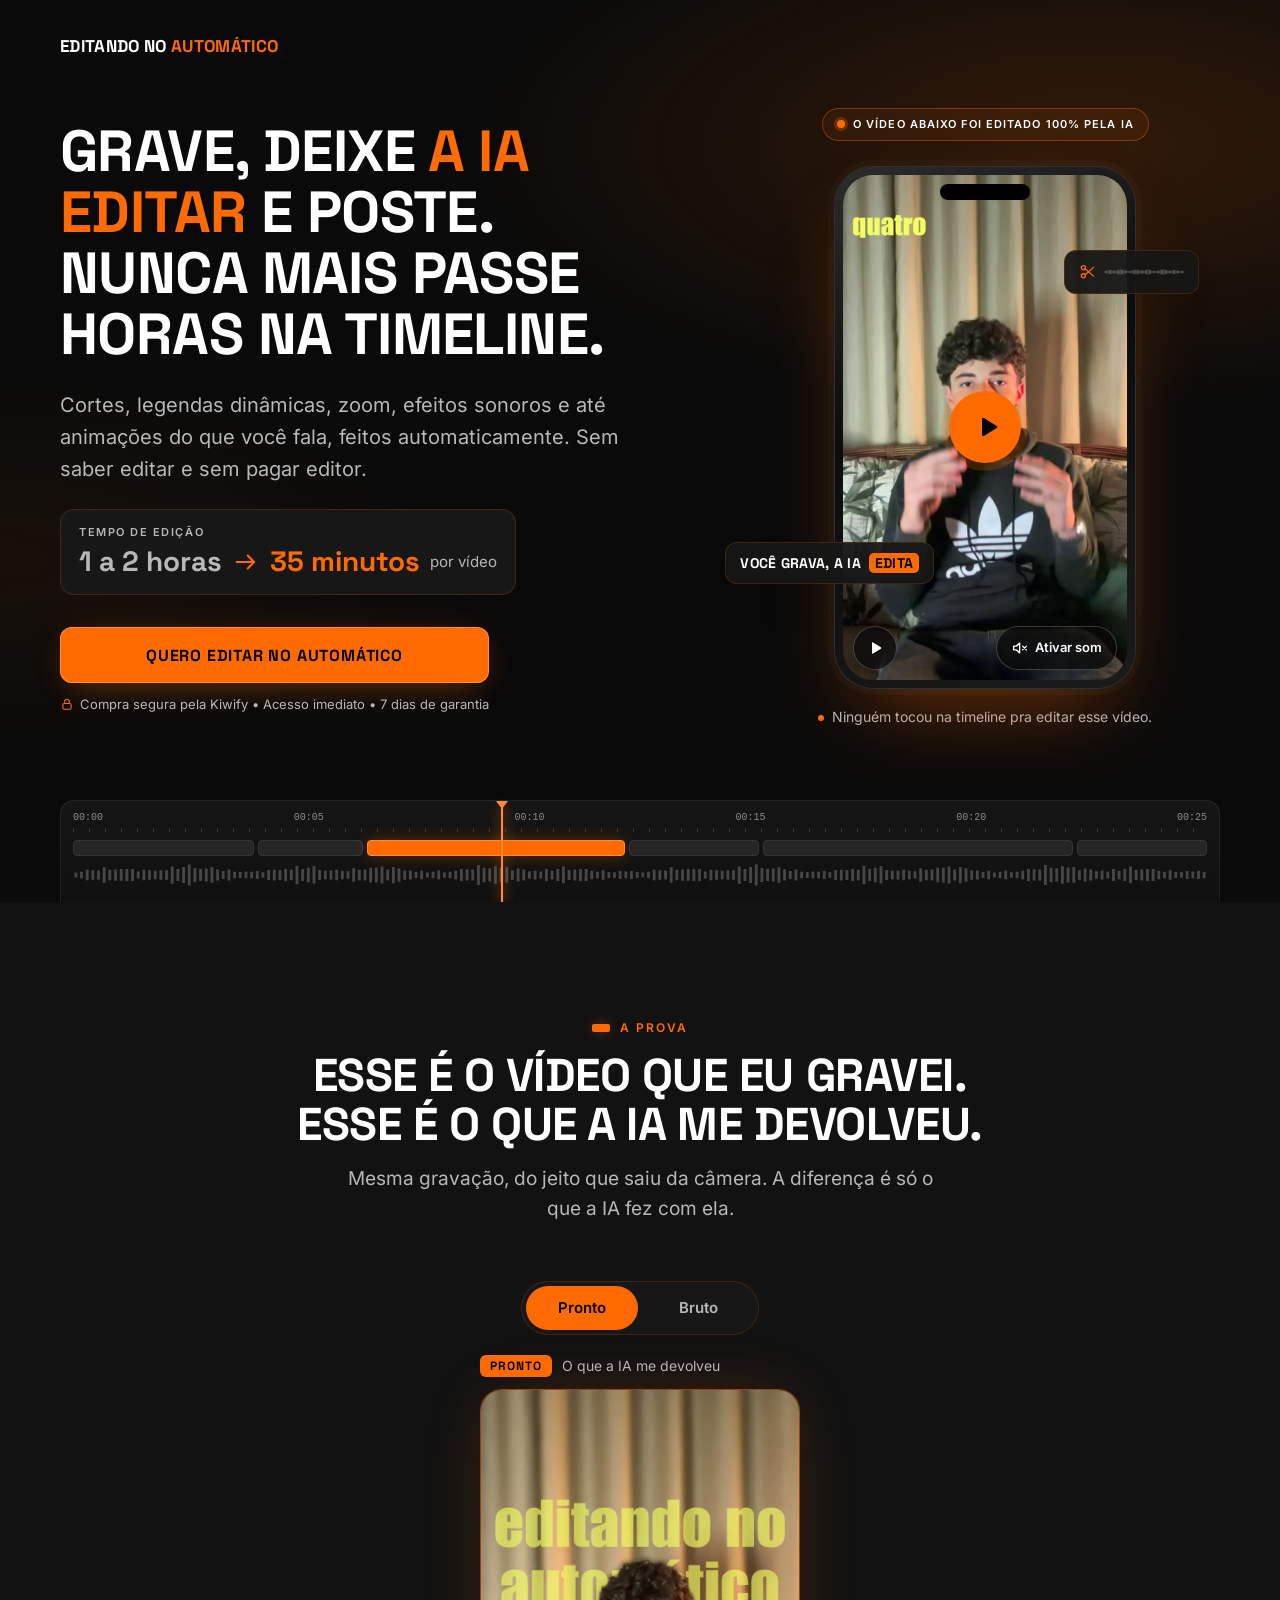
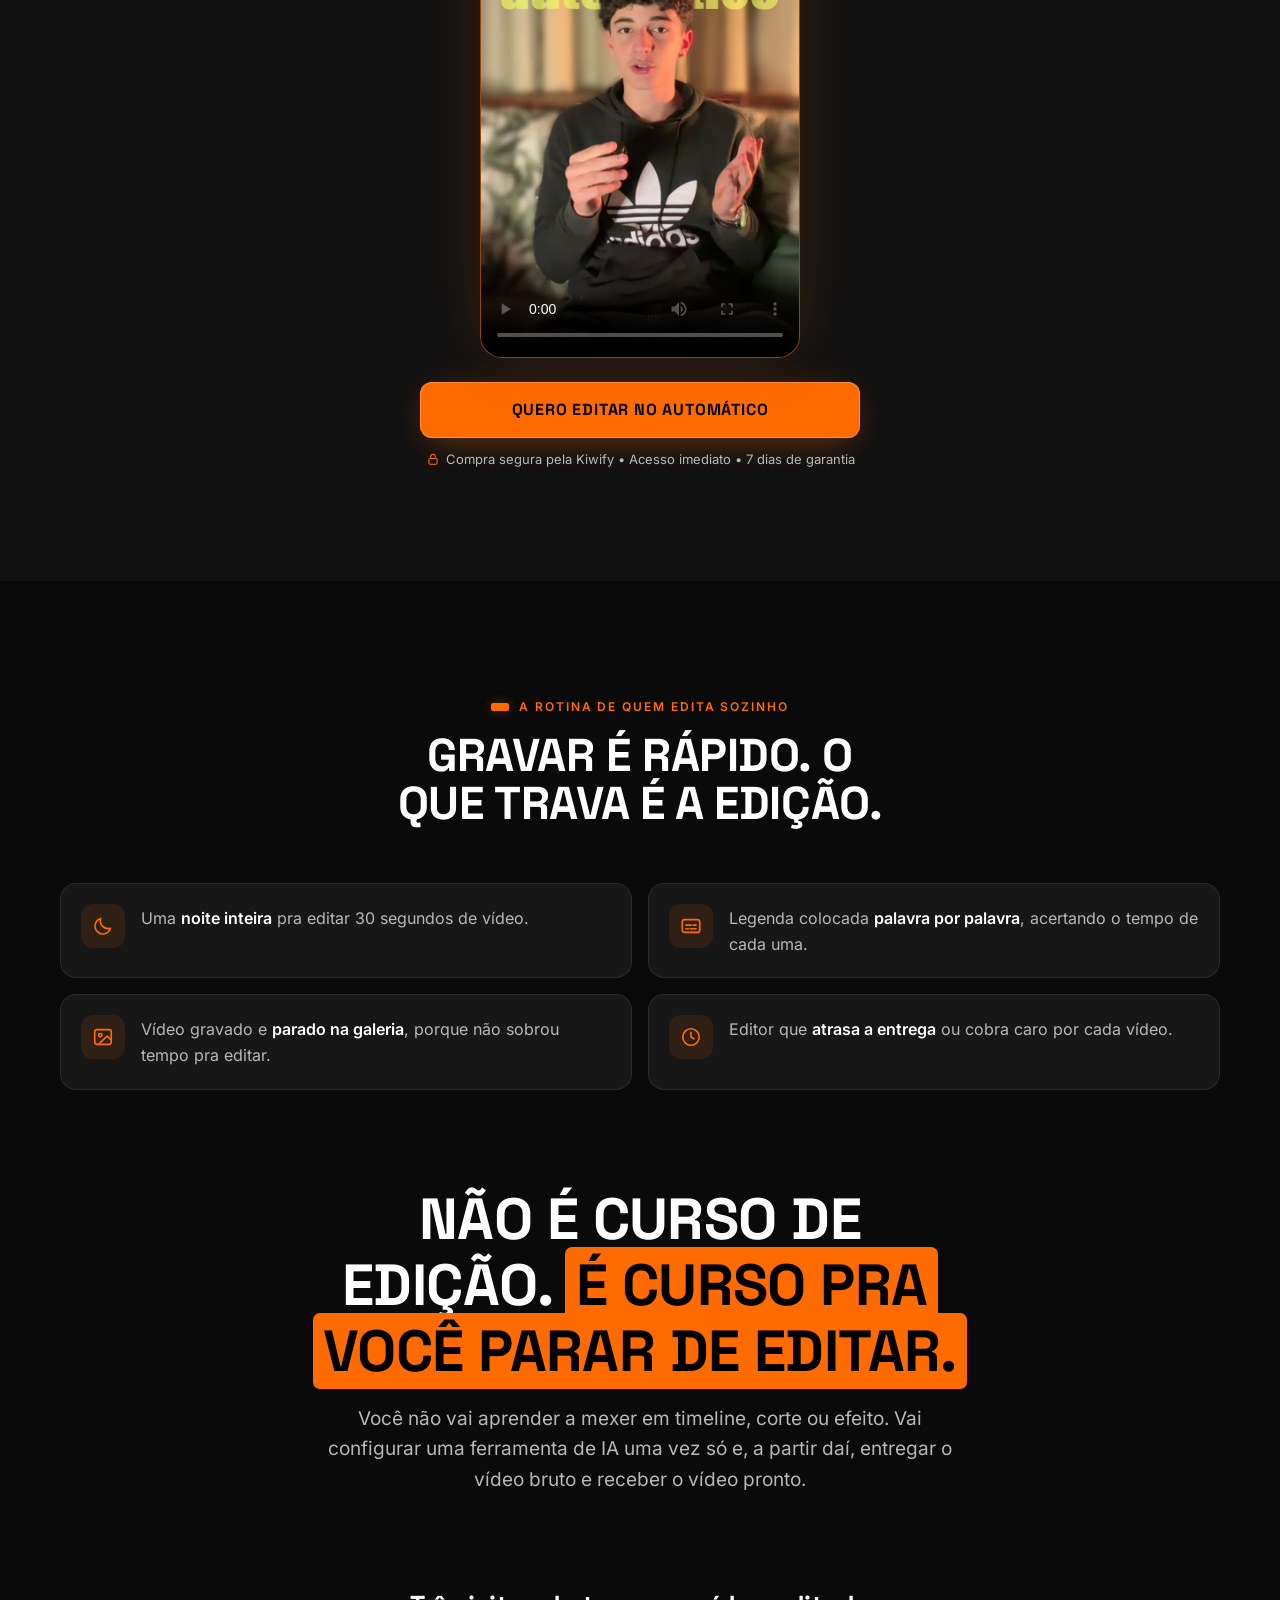
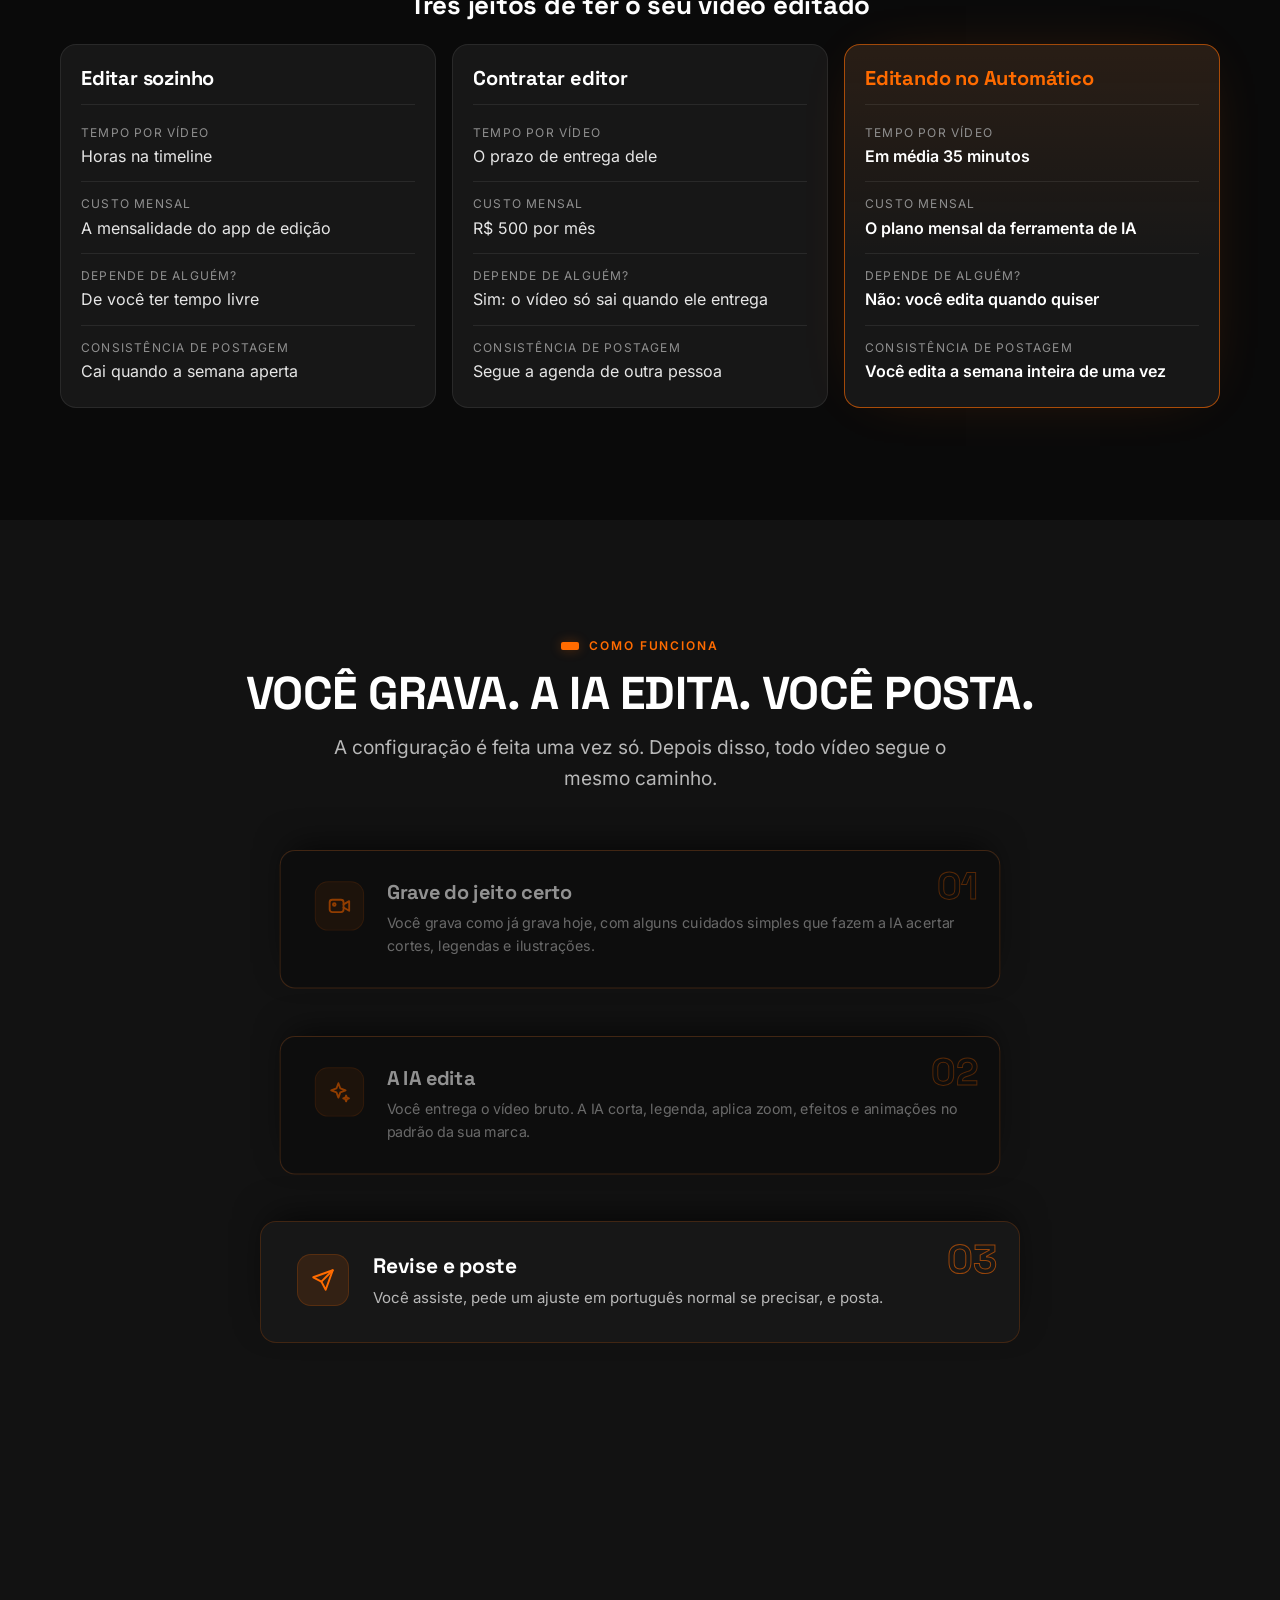
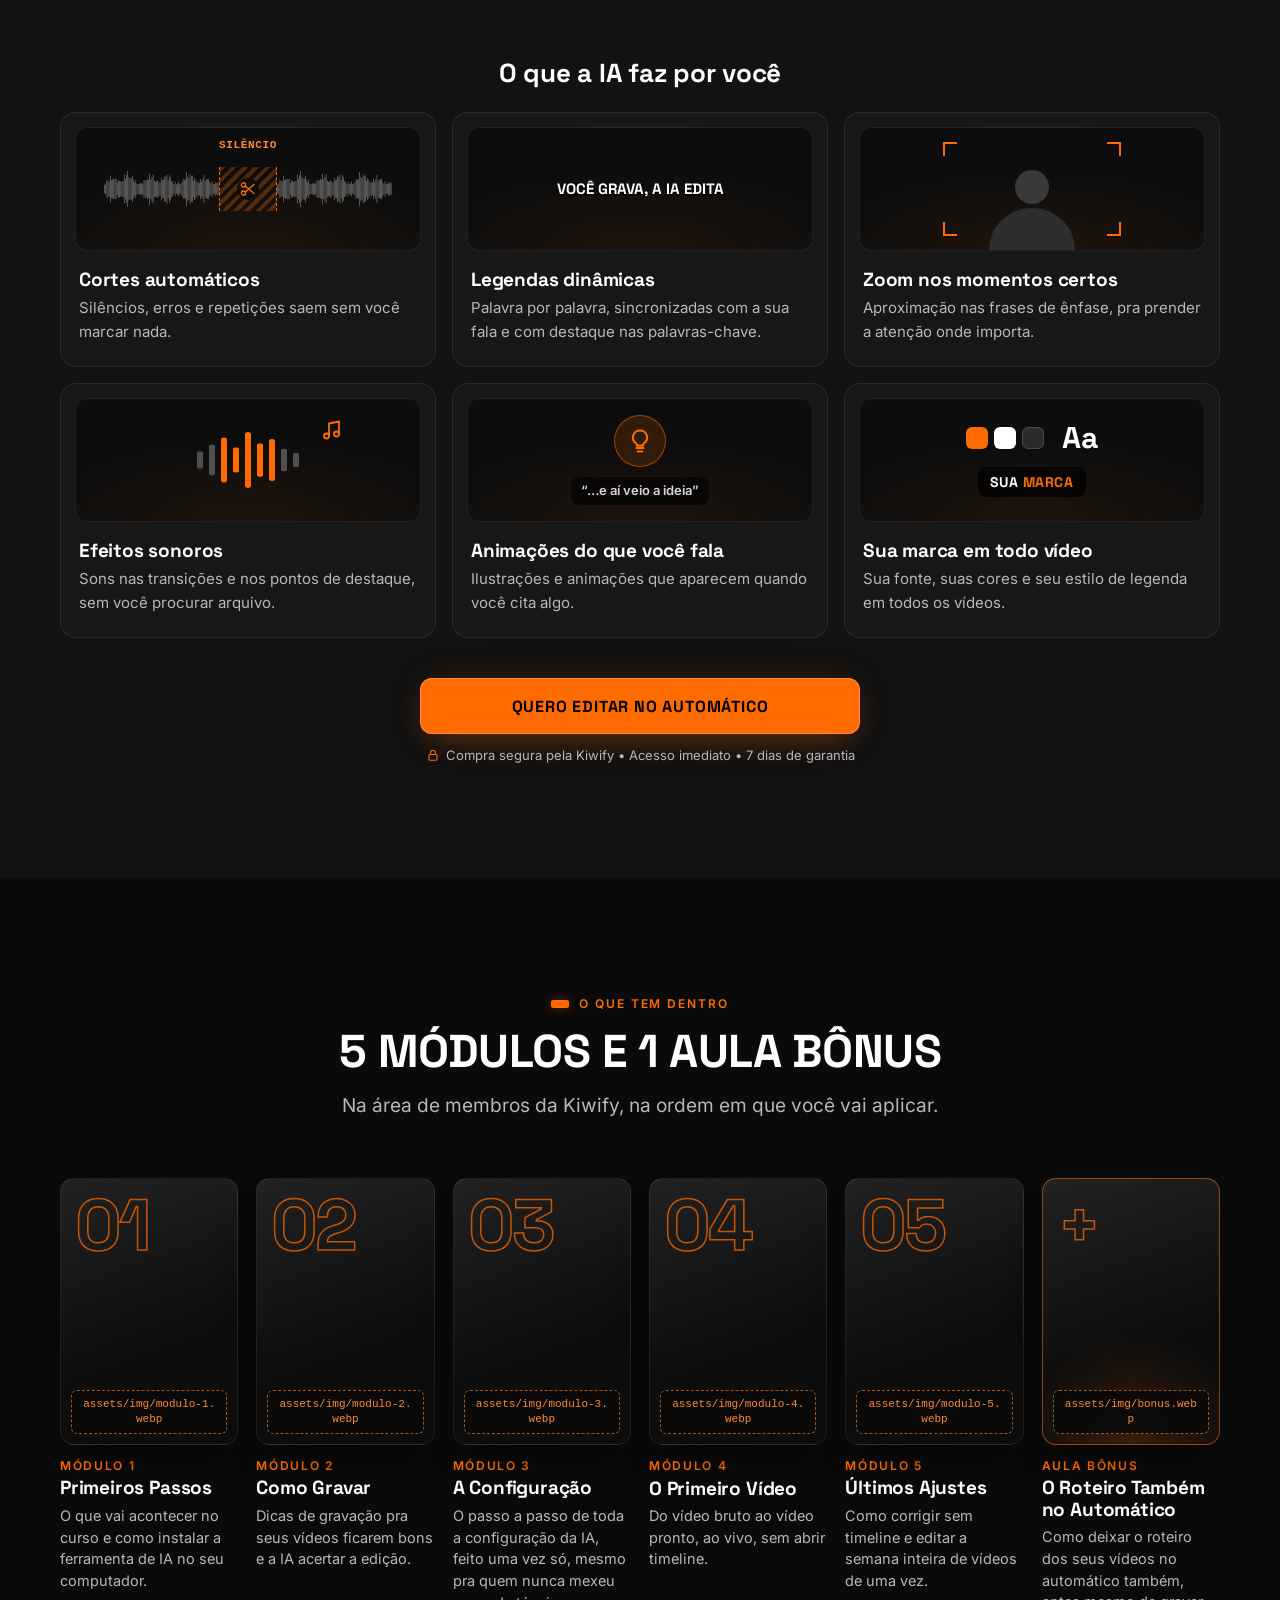
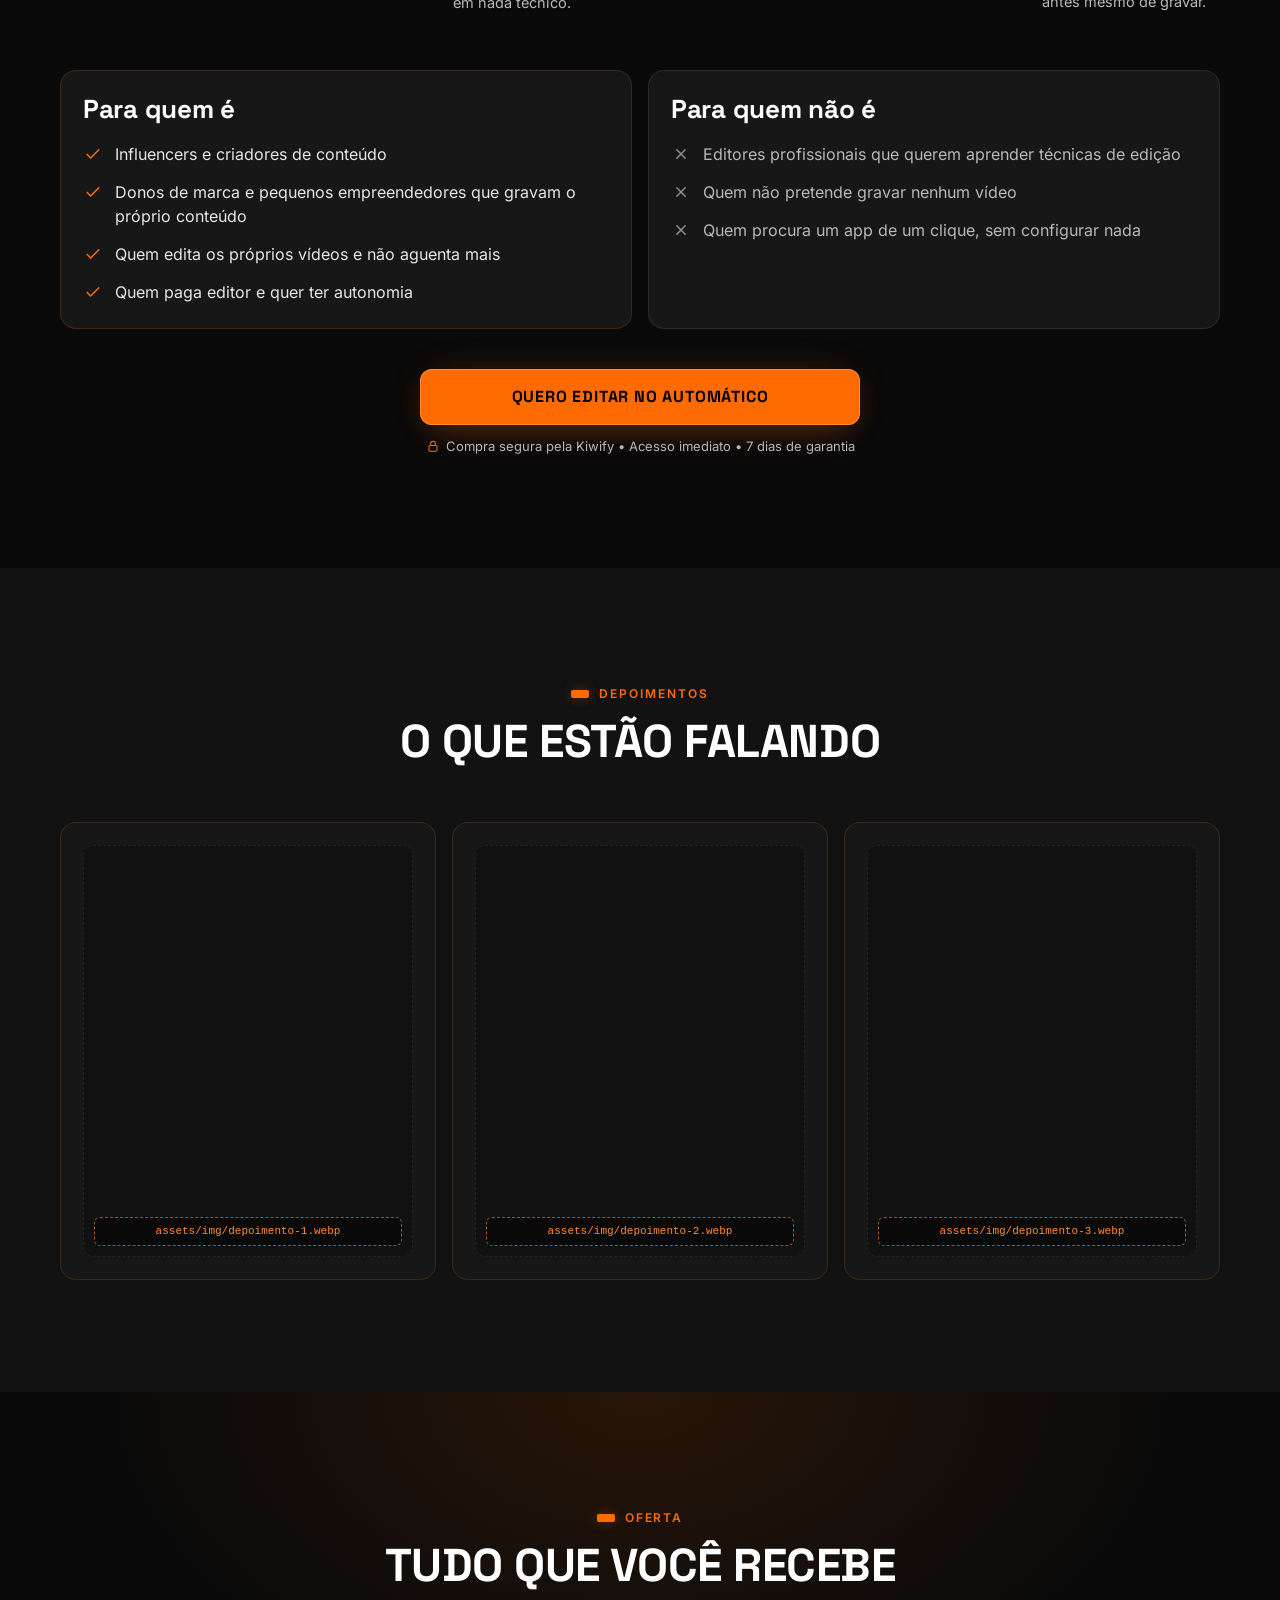
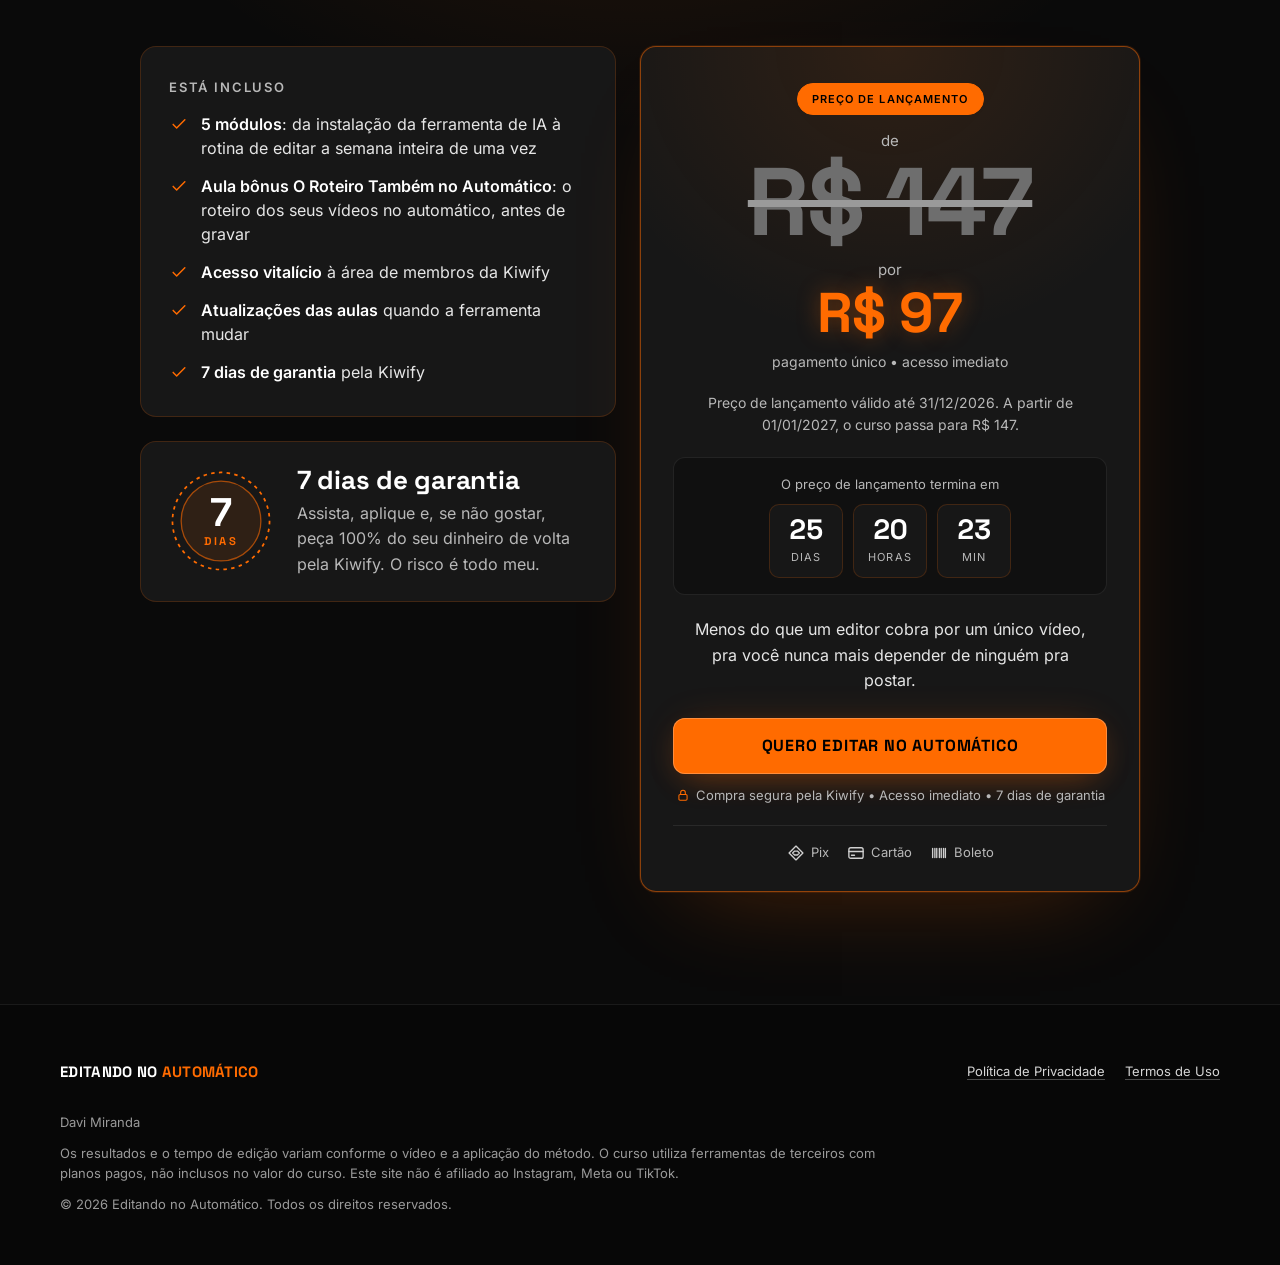
==== commit d2265e3b: "Add files via upload" ====
--- a/index.html
+++ b/index.html
@@ -99,7 +99,7 @@
           </p>
 
           <div class="cta cta--hero">
-            <a class="btn" href="#oferta">Quero editar no automático</a>
+            <a class="btn" href="#oferta" data-checkout>Quero editar no automático</a>
             <p class="secure"><svg class="i" aria-hidden="true"><use href="#i-lock"/></svg>Compra segura pela Kiwify • Acesso imediato • 7 dias de garantia</p>
           </div>
         </div>
@@ -399,7 +399,7 @@
               <span class="cover__num" aria-hidden="true">02</span>
             </div>
             <p class="module__kicker">Módulo 2</p>
-            <h3 class="module__title">Grave pra IA Editar</h3>
+            <h3 class="module__title">Como Gravar</h3>
             <p class="module__desc">Dicas de gravação pra seus vídeos ficarem bons e a IA acertar a edição.</p>
           </li>
           <li class="module">
@@ -426,7 +426,7 @@
               <span class="cover__num" aria-hidden="true">05</span>
             </div>
             <p class="module__kicker">Módulo 5</p>
-            <h3 class="module__title">Ajustes e Rotina</h3>
+            <h3 class="module__title">Últimos Ajustes</h3>
             <p class="module__desc">Como corrigir sem timeline e editar a semana inteira de vídeos de uma vez.</p>
           </li>
           <li class="module module--bonus">
@@ -468,44 +468,14 @@
     </div>
   </section>
 
-  <!-- ===================== 6. QUEM SOU EU ===================== -->
-  <section class="sec sec--alt" id="quem-sou" aria-labelledby="quem-titulo">
+  <!-- ===================== 6. DEPOIMENTOS (some se DEPOIMENTOS estiver vazio no config.js) ===================== -->
+  <section class="sec sec--alt" id="depoimentos" aria-labelledby="depoimentos-titulo" data-block="depoimentos" hidden>
     <div class="container">
-      <div class="about">
-        <figure class="about__photo">
-          <div class="media media--photo" data-file="assets/img/davi.webp">
-            <img src="assets/img/davi.webp" alt="Foto do Davi Miranda, criador do curso Editando no Automático" width="800" height="1000" loading="lazy" decoding="async" data-ph>
-          </div>
-          <figcaption class="lower-third" aria-hidden="true">
-            <span class="lower-third__name">Davi Miranda</span>
-            <span class="lower-third__role">Marketing digital e criação de conteúdo</span>
-          </figcaption>
-        </figure>
-
-        <div class="about__text">
-          <p class="eyebrow">Quem ensina</p>
-          <h2 id="quem-titulo">Prazer, eu sou o Davi.</h2>
-          <p>Trabalho com marketing digital, tráfego pago e criação de conteúdo. Gravo vídeos pra mim e pra clientes toda semana.</p>
-          <p>Os meus vídeos são editados pela IA com o mesmo método que eu ensino aqui. Antes eu levava de <strong data-cfg="TEMPO_ANTES">1 a 2 horas</strong> pra editar um vídeo. Hoje levo, em média, <strong data-cfg="TEMPO_DEPOIS">35 minutos</strong>.</p>
-          <p>No curso eu mostro o processo que eu uso, com a configuração real, passo a passo.</p>
-
-          <div class="niches" data-block="nichos" hidden>
-            <h3 class="mini-title">Nichos que eu já atendi</h3>
-            <ul class="chips" data-nichos-list></ul>
-          </div>
-        </div>
-      </div>
-
-      <div class="backstage" data-block="bastidores" hidden>
-        <h3 class="block-title">Bastidores</h3>
-        <p class="block-sub">Prints do processo real, do vídeo bruto ao vídeo pronto.</p>
-        <div class="backstage__grid" data-bastidores-list></div>
-      </div>
-
-      <div class="testimonials" data-block="depoimentos" hidden>
-        <h3 class="block-title">Depoimentos</h3>
-        <div class="testimonials__grid" data-depoimentos-list></div>
-      </div>
+      <header class="sec__head">
+        <p class="eyebrow">Depoimentos</p>
+        <h2 id="depoimentos-titulo">O que estão falando</h2>
+      </header>
+      <div class="testimonials__grid" data-depoimentos-list></div>
     </div>
   </section>
 
@@ -523,8 +493,8 @@
           <ul class="list list--big">
             <li><svg class="i" aria-hidden="true"><use href="#i-check"/></svg><span><strong>5 módulos</strong>: da instalação da ferramenta de IA à rotina de editar a semana inteira de uma vez</span></li>
             <li><svg class="i" aria-hidden="true"><use href="#i-check"/></svg><span><strong>Aula bônus O Roteiro Também no Automático</strong>: o roteiro dos seus vídeos no automático, antes de gravar</span></li>
-            <li><svg class="i" aria-hidden="true"><use href="#i-check"/></svg><span><strong>Acesso <span data-cfg="TEMPO_DE_ACESSO">[PREENCHER: por 1 ano / vitalício]</span></strong> à área de membros da Kiwify</span></li>
-            <li><svg class="i" aria-hidden="true"><use href="#i-check"/></svg><span><strong>Atualizações das aulas</strong> quando a ferramenta mudar [CONFIRMAR]</span></li>
+            <li><svg class="i" aria-hidden="true"><use href="#i-check"/></svg><span><strong>Acesso <span data-cfg="TEMPO_DE_ACESSO">vitalício</span></strong> à área de membros da Kiwify</span></li>
+            <li><svg class="i" aria-hidden="true"><use href="#i-check"/></svg><span><strong>Atualizações das aulas</strong> quando a ferramenta mudar</span></li>
             <li><svg class="i" aria-hidden="true"><use href="#i-check"/></svg><span><strong>7 dias de garantia</strong> pela Kiwify</span></li>
           </ul>
         </div>
@@ -599,7 +569,7 @@
         <a href="#" data-instagram hidden>Instagram</a>
       </nav>
     </div>
-    <p class="footer__company"><span data-cfg="RAZAO_SOCIAL_OU_NOME">Davi Miranda</span> • CPF: <span data-cfg="CNPJ_OU_CPF">446.545.128-88</span></p>
+    <p class="footer__company"><span data-cfg="RAZAO_SOCIAL_OU_NOME">Davi Miranda</span></p>
     <p class="footer__legal">Os resultados e o tempo de edição variam conforme o vídeo e a aplicação do método. O curso utiliza ferramentas de terceiros com planos pagos, não inclusos no valor do curso. Este site não é afiliado ao Instagram, Meta ou TikTok.</p>
     <p class="footer__copy">© <span data-year>2026</span> Editando no Automático. Todos os direitos reservados.</p>
   </div>
--- a/css/styles.css
+++ b/css/styles.css
@@ -0,0 +1,1023 @@
+/* ==========================================================================
+   EDITANDO NO AUTOMÁTICO — estilos da página
+   Mobile-first (360px → 1440px). Cores e fontes nos tokens do :root.
+   ========================================================================== */
+
+/* ---------- Fontes (auto-hospedadas, subconjunto latino) ---------- */
+@font-face { font-family: "Space Grotesk"; src: url("../assets/fonts/space-grotesk-700.woff2") format("woff2"); font-weight: 700; font-style: normal; font-display: swap; }
+@font-face { font-family: "Inter"; src: url("../assets/fonts/inter-400.woff2") format("woff2"); font-weight: 400; font-style: normal; font-display: swap; }
+@font-face { font-family: "Inter"; src: url("../assets/fonts/inter-600.woff2") format("woff2"); font-weight: 600; font-style: normal; font-display: swap; }
+/* Fontes de reserva com métricas ajustadas: o texto não "pula" quando a fonte final carrega */
+@font-face { font-family: "Inter Fallback"; src: local("Arial"), local("ArialMT"); font-weight: 400; size-adjust: 105.7%; ascent-override: 91.65%; descent-override: 22.82%; line-gap-override: 0%; }
+@font-face { font-family: "Inter Fallback"; src: local("Arial Bold"), local("Arial-BoldMT"); font-weight: 600; size-adjust: 102.18%; ascent-override: 94.8%; descent-override: 23.61%; line-gap-override: 0%; }
+@font-face { font-family: "Space Grotesk Fallback"; src: local("Arial Bold"), local("Arial-BoldMT"); font-weight: 700; size-adjust: 101.23%; ascent-override: 97.21%; descent-override: 28.85%; line-gap-override: 0%; }
+
+/* ---------- Tokens ---------- */
+:root {
+  --bg: #0A0A0A;
+  --bg-2: #121212;
+  --card: #171717;
+  --borda: rgba(255, 107, 0, 0.18);
+  --laranja: #FF6B00;
+  --laranja-claro: #FF8A33;
+  --laranja-glow: rgba(255, 107, 0, 0.30);
+  --branco: #FFFFFF;
+  --texto: #B8B8B8;
+  --cinza-preco: #6E6E6E;
+  --linha: rgba(255, 255, 255, 0.08);
+  --texto-forte: #E6E6E6;
+  --mono: ui-monospace, SFMono-Regular, Menlo, Consolas, "Liberation Mono", monospace;
+  --f-titulo: "Space Grotesk", "Space Grotesk Fallback", system-ui, sans-serif;
+  --f-texto: "Inter", "Inter Fallback", system-ui, -apple-system, "Segoe UI", Roboto, sans-serif;
+  --raio: 16px;
+  --gutter: 16px;
+  --max: 1160px;
+}
+@media (min-width: 768px) { :root { --gutter: 32px; } }
+
+/* ---------- Base ---------- */
+*, *::before, *::after { box-sizing: border-box; }
+html { -webkit-text-size-adjust: 100%; text-size-adjust: 100%; }
+@media (prefers-reduced-motion: no-preference) { html { scroll-behavior: smooth; } }
+body {
+  margin: 0;
+  background: var(--bg);
+  color: var(--texto);
+  font-family: var(--f-texto);
+  font-size: 16px;
+  line-height: 1.6;
+  -webkit-font-smoothing: antialiased;
+  -moz-osx-font-smoothing: grayscale;
+}
+img, video, svg { display: block; max-width: 100%; }
+img, video { height: auto; }
+[hidden] { display: none !important; }
+
+h1, h2, h3, h4 {
+  margin: 0;
+  font-family: var(--f-titulo);
+  font-weight: 700;
+  color: var(--branco);
+  line-height: 1.12;
+  letter-spacing: -0.01em;
+  text-wrap: balance;
+}
+h1, h2 { text-transform: uppercase; line-height: 1.05; }
+h2 { font-size: clamp(26px, 4.2vw + 12px, 46px); }
+h3 { font-size: clamp(20px, 1.2vw + 16px, 26px); }
+h4 { font-size: 19px; }
+p { margin: 0 0 1em; }
+p:last-child { margin-bottom: 0; }
+strong, b { font-weight: 600; color: var(--branco); }
+a { color: var(--laranja-claro); }
+code { font-family: var(--mono); font-size: 0.85em; }
+
+:focus-visible { outline: 2px solid var(--laranja-claro); outline-offset: 3px; }
+
+.sr-only {
+  position: absolute !important; width: 1px; height: 1px; padding: 0; margin: -1px;
+  overflow: hidden; clip: rect(0, 0, 0, 0); white-space: nowrap; border: 0;
+}
+.sprite { position: absolute; width: 0; height: 0; overflow: hidden; }
+
+/* Ícones */
+.i { display: inline-block; width: 1.25em; height: 1.25em; flex-shrink: 0; fill: none; stroke: currentColor; stroke-width: 1.8; stroke-linecap: round; stroke-linejoin: round; }
+.i--fill { fill: currentColor; stroke: none; }
+.wave { fill: currentColor; }
+
+/* Placeholders [PREENCHER] / [CONFIRMAR] destacados para revisão */
+mark.ph {
+  background: rgba(255, 107, 0, 0.12);
+  color: var(--laranja-claro);
+  outline: 1px dashed rgba(255, 138, 51, 0.75);
+  outline-offset: 1px;
+  border-radius: 4px;
+  padding: 0 0.2em;
+  text-transform: none;
+  letter-spacing: 0;
+}
+
+/* ---------- Layout ---------- */
+.container {
+  width: 100%;
+  max-width: calc(var(--max) + var(--gutter) * 2);
+  margin-inline: auto;
+  padding-inline: var(--gutter);
+}
+.sec { position: relative; padding-block: 72px; overflow: hidden; overflow: clip; }
+.sec--alt { background: var(--bg-2); }
+@media (min-width: 1024px) { .sec { padding-block: 112px; } }
+
+.sec__head { max-width: 800px; margin: 0 auto 40px; text-align: center; }
+@media (min-width: 1024px) { .sec__head { margin-bottom: 56px; } }
+.sec__lead { margin: 16px auto 0; max-width: 620px; font-size: clamp(16px, 0.5vw + 14px, 19px); }
+
+.eyebrow {
+  display: inline-flex;
+  align-items: center;
+  gap: 10px;
+  margin: 0 0 16px;
+  font: 600 12px/1.2 var(--f-texto);
+  letter-spacing: 0.16em;
+  text-transform: uppercase;
+  color: var(--laranja);
+}
+.eyebrow::before {
+  content: "";
+  width: 18px;
+  height: 8px;
+  border-radius: 2px;
+  background: var(--laranja);
+  box-shadow: 0 0 12px var(--laranja-glow);
+}
+
+.card { background: var(--card); border: 1px solid var(--borda); border-radius: var(--raio); }
+.block-title { margin: 64px 0 24px; text-align: center; }
+.block-sub { max-width: 560px; margin: -12px auto 24px; text-align: center; }
+.mini-title {
+  margin: 0 0 16px;
+  font: 600 13px/1.3 var(--f-texto);
+  letter-spacing: 0.14em;
+  text-transform: uppercase;
+  color: var(--texto);
+}
+.hl { color: var(--laranja); }
+
+/* ---------- Logo ---------- */
+.logo { display: flex; align-items: center; height: 36px; }
+.logo__img { height: 36px; width: auto; color: transparent; }
+.logo__text {
+  display: none;
+  font: 700 17px/1 var(--f-titulo);
+  letter-spacing: 0.02em;
+  text-transform: uppercase;
+  color: var(--branco);
+  white-space: nowrap;
+}
+.logo__accent { color: var(--laranja); }
+.logo.is-missing .logo__img { display: none; }
+.logo.is-missing .logo__text { display: inline; }
+.logo--sm { height: 28px; }
+.logo--sm .logo__img { height: 28px; }
+.logo--sm .logo__text { font-size: 15px; }
+
+/* ---------- Botões ---------- */
+.btn {
+  display: inline-flex;
+  align-items: center;
+  justify-content: center;
+  gap: 10px;
+  min-height: 56px;
+  padding: 16px 28px;
+  border: 0;
+  border-radius: 12px;
+  background: var(--laranja);
+  color: #000;
+  font: 700 16px/1.2 var(--f-titulo);
+  letter-spacing: 0.05em;
+  text-transform: uppercase;
+  text-align: center;
+  text-decoration: none;
+  cursor: pointer;
+  box-shadow: inset 0 0 0 1px rgba(255, 170, 110, 0.55), 0 12px 32px -10px var(--laranja-glow), 0 0 44px -14px var(--laranja-glow);
+  transition: background-color 0.2s ease, box-shadow 0.2s ease, transform 0.2s ease;
+}
+.btn:hover { background: var(--laranja-claro); box-shadow: inset 0 0 0 1px rgba(255, 190, 140, 0.6), 0 14px 38px -10px rgba(255, 107, 0, 0.45), 0 0 56px -12px var(--laranja-glow); }
+.btn:active { transform: translateY(1px); }
+.btn:focus-visible { outline: 3px solid var(--branco); outline-offset: 3px; }
+.btn--block { width: 100%; }
+.btn--sm { min-height: 48px; padding: 12px 18px; font-size: 14px; letter-spacing: 0.04em; white-space: nowrap; }
+
+.cta { display: flex; flex-direction: column; align-items: center; gap: 12px; margin-top: 40px; }
+.cta .btn { width: 100%; max-width: 440px; }
+.cta--tight { margin-top: 24px; }
+
+.secure {
+  margin: 0;
+  font-size: 13px;
+  line-height: 1.5;
+  color: var(--texto);
+  text-align: center;
+  text-wrap: balance;
+}
+.secure .i { width: 14px; height: 14px; margin-right: 6px; vertical-align: -2px; color: var(--laranja); }
+.secure--xs { font-size: 11px; line-height: 1.35; letter-spacing: -0.005em; }
+.secure--xs .i { width: 12px; height: 12px; margin-right: 4px; }
+
+.badge {
+  display: inline-flex;
+  align-items: center;
+  justify-content: center;
+  gap: 8px;
+  margin: 0;
+  padding: 8px 14px;
+  border: 1px solid rgba(255, 107, 0, 0.38);
+  border-radius: 999px;
+  background: rgba(255, 107, 0, 0.08);
+  color: var(--branco);
+  font: 600 11px/1.35 var(--f-texto);
+  letter-spacing: 0.1em;
+  text-transform: uppercase;
+  text-align: center;
+  text-wrap: balance;
+}
+.badge__dot { width: 8px; height: 8px; flex-shrink: 0; border-radius: 50%; background: var(--laranja); box-shadow: 0 0 0 3px rgba(255, 107, 0, 0.25); }
+.badge--solid { background: var(--laranja); border-color: var(--laranja); color: #000; font-weight: 600; }
+
+/* ==========================================================================
+   1. HERO
+   ========================================================================== */
+.hero {
+  position: relative;
+  padding-top: 20px;
+  background:
+    radial-gradient(70% 42% at 85% 16%, rgba(255, 107, 0, 0.16), transparent 70%),
+    radial-gradient(50% 30% at 0% 62%, rgba(255, 107, 0, 0.06), transparent 70%),
+    var(--bg);
+  overflow: hidden;
+  overflow: clip;
+}
+.hero__logo { justify-content: center; margin-bottom: 28px; }
+
+.hero__grid { display: flex; flex-direction: column; gap: 20px; }
+.hero__copy, .hero__visual { display: contents; }
+.hero__badge { order: 1; align-self: center; }
+.hero__title { order: 2; }
+.hero__sub { order: 3; }
+.phone-wrap { order: 4; }
+.hero__caption { order: 5; }
+.proof { order: 6; }
+/* O botão de compra fica acima do celular que "cai" (z-index 20); senão o celular cobria o botão no celular */
+.cta--hero { order: 7; margin-top: 4px; position: relative; z-index: 21; }
+
+.hero__title { font-size: clamp(30px, 5.4vw + 12px, 58px); text-align: center; }
+.hero__sub { max-width: 600px; margin: 0 auto; font-size: clamp(16px, 0.6vw + 14px, 20px); text-align: center; }
+
+/* Mockup de celular */
+.phone-wrap { position: relative; z-index: 20; align-self: center; margin-top: 8px; }
+/* Queda do celular ao rolar (js/main.js): só transform/opacity */
+.phone.is-falling { will-change: transform, opacity; }
+/* O celular cai por cima da seção seguinte: o hero corta só na horizontal */
+@supports (overflow: clip) { .hero { overflow: visible; overflow-x: clip; } }
+.phone {
+  position: relative;
+  width: min(64vw, 290px);
+  padding: 8px;
+  border-radius: 38px;
+  background: linear-gradient(155deg, #2c2c2c, #0c0c0c 42%, #1b1b1b);
+  box-shadow: 0 0 0 1px #303030, 0 0 0 7px rgba(255, 255, 255, 0.02), 0 40px 90px -30px rgba(255, 107, 0, 0.45);
+}
+.phone::after {
+  content: "";
+  position: absolute;
+  top: 17px;
+  left: 50%;
+  z-index: 4;
+  width: 30%;
+  height: 16px;
+  transform: translateX(-50%);
+  border-radius: 20px;
+  background: #000;
+  pointer-events: none;
+}
+.phone__screen { position: relative; aspect-ratio: 9 / 16; overflow: hidden; border-radius: 30px; background: #050505; isolation: isolate; }
+.phone__video { width: 100%; height: 100%; object-fit: cover; background: #000; }
+
+.phone__controls { position: absolute; left: 10px; right: 10px; bottom: 10px; z-index: 3; display: flex; justify-content: space-between; gap: 8px; }
+.vbtn {
+  display: inline-flex;
+  align-items: center;
+  gap: 6px;
+  min-height: 44px;
+  padding: 0 14px;
+  border: 1px solid rgba(255, 255, 255, 0.2);
+  border-radius: 999px;
+  background: rgba(10, 10, 10, 0.75);
+  color: var(--branco);
+  font: 600 13px/1 var(--f-texto);
+  cursor: pointer;
+}
+.vbtn .i { width: 18px; height: 18px; }
+.vbtn--round { width: 44px; padding: 0; justify-content: center; }
+.vbtn:focus-visible, .seg:focus-visible, .bigplay:focus-visible { outline: 2px solid var(--branco); outline-offset: 2px; }
+.bigplay {
+  position: absolute;
+  inset: 0;
+  z-index: 3;
+  display: grid;
+  place-items: center;
+  width: 72px;
+  height: 72px;
+  margin: auto;
+  border: 0;
+  border-radius: 50%;
+  background: var(--laranja);
+  color: #000;
+  cursor: pointer;
+  box-shadow: 0 0 0 8px rgba(255, 107, 0, 0.2);
+}
+.bigplay .i { width: 30px; height: 30px; margin-left: 3px; }
+
+/* Placeholder de vídeo (quando a URL está vazia no config.js) */
+.video-ph {
+  position: absolute;
+  inset: 0;
+  z-index: 2;
+  display: flex;
+  flex-direction: column;
+  align-items: center;
+  justify-content: center;
+  gap: 8px;
+  padding: 24px 16px;
+  border: 1px dashed rgba(255, 138, 51, 0.5);
+  border-radius: inherit;
+  background:
+    repeating-linear-gradient(135deg, rgba(255, 255, 255, 0.025) 0 10px, transparent 10px 20px),
+    radial-gradient(80% 60% at 50% 40%, rgba(255, 107, 0, 0.14), transparent 70%),
+    #0b0b0b;
+  font-size: 12px;
+  line-height: 1.45;
+  text-align: center;
+  color: var(--texto);
+}
+.video-ph strong { font-size: 14px; }
+.video-ph code { padding: 2px 6px; border-radius: 4px; background: rgba(255, 107, 0, 0.1); color: var(--laranja-claro); word-break: break-all; }
+.video-ph__icon { width: 44px; height: 44px; color: var(--laranja); }
+
+.hero__caption { margin: 0; font-size: 14px; text-align: center; }
+.hero__caption::before { content: ""; display: inline-block; width: 6px; height: 6px; margin-right: 8px; border-radius: 50%; background: var(--laranja); vertical-align: middle; }
+
+.float-chip { display: none; }
+
+/* Microprova */
+.proof { margin: 0; padding: 16px 18px; border: 1px solid var(--borda); border-radius: 14px; background: var(--card); text-align: center; }
+.proof__label { display: block; margin-bottom: 6px; font: 600 11px/1.2 var(--f-texto); letter-spacing: 0.14em; text-transform: uppercase; }
+.proof__line {
+  display: inline-flex;
+  flex-wrap: wrap;
+  align-items: center;
+  justify-content: center;
+  gap: 4px 10px;
+  font: 700 clamp(20px, 1.6vw + 14px, 28px)/1.2 var(--f-titulo);
+  color: var(--branco);
+}
+.proof__before { color: var(--texto); }
+.proof__after { color: var(--laranja); }
+.proof__arrow { width: 1em; height: 1em; color: var(--laranja); }
+.proof__unit { font: 400 15px/1.2 var(--f-texto); color: var(--texto); }
+
+/* Ornamento: timeline de editor no pé do hero */
+.hero-tl { margin-top: 56px; }
+.tl {
+  position: relative;
+  padding: 12px 12px 14px;
+  border: 1px solid var(--linha);
+  border-bottom: 0;
+  border-radius: 14px 14px 0 0;
+  background: linear-gradient(#151515, #101010);
+}
+.tl__ruler {
+  display: flex;
+  justify-content: space-between;
+  margin-bottom: 8px;
+  padding-bottom: 9px;
+  background: repeating-linear-gradient(90deg, rgba(255, 255, 255, 0.14) 0 1px, transparent 1px 16px) bottom / 100% 4px no-repeat;
+  font: 500 10px/1 var(--mono);
+  color: #8A8A8A;
+}
+.tl__ruler span:nth-child(n+5) { display: none; }
+.tl__track { display: flex; gap: 4px; height: 16px; margin-bottom: 6px; }
+.tl__track--clips i { flex: 1; border: 1px solid #343434; border-radius: 4px; background: #262626; }
+.tl__track--clips i:nth-child(1) { flex: 1.4; }
+.tl__track--clips i:nth-child(2) { flex: 0.8; }
+.tl__track--clips i:nth-child(3) { flex: 2; }
+.tl__track--clips i:nth-child(5) { flex: 2.4; }
+.tl__track--clips i.on { background: var(--laranja); border-color: var(--laranja-claro); box-shadow: 0 0 16px var(--laranja-glow); }
+.tl__track--wave { gap: 0; height: 26px; margin-bottom: 0; color: #474747; }
+.tl__track--wave .wave { width: 50%; height: 100%; }
+.tl__playhead { position: absolute; top: 4px; bottom: 0; left: 38%; width: 2px; background: var(--laranja-claro); box-shadow: 0 0 12px var(--laranja); }
+.tl__playhead::before { content: ""; position: absolute; top: -4px; left: -5px; border: 6px solid transparent; border-top: 8px solid var(--laranja-claro); }
+
+@media (min-width: 600px) { .tl__ruler span:nth-child(n+5) { display: inline; } }
+
+@media (min-width: 1024px) {
+  .hero { padding-top: 28px; }
+  .hero__logo { justify-content: flex-start; margin-bottom: 44px; }
+  .hero__grid { display: grid; grid-template-columns: minmax(0, 1.15fr) minmax(0, 0.85fr); align-items: center; gap: 56px; }
+  .hero__copy, .hero__visual { display: flex; flex-direction: column; }
+  .hero__copy { align-items: flex-start; gap: 24px; }
+  .hero__visual { align-items: center; gap: 18px; }
+  .hero__title, .hero__sub { margin-inline: 0; text-align: left; }
+  .proof { text-align: left; }
+  .proof__line { justify-content: flex-start; }
+  .cta--hero { align-items: flex-start; margin-top: 8px; }
+  .cta--hero .secure { text-align: left; }
+  .phone { width: 300px; }
+  .hero-tl { margin-top: 72px; }
+
+  .float-chip {
+    position: absolute;
+    z-index: 5;
+    display: inline-flex;
+    align-items: center;
+    gap: 8px;
+    padding: 10px 14px;
+    border: 1px solid var(--borda);
+    border-radius: 12px;
+    background: rgba(23, 23, 23, 0.94);
+    box-shadow: 0 20px 40px -20px #000;
+    font: 700 14px/1 var(--f-titulo);
+    letter-spacing: 0.02em;
+    text-transform: uppercase;
+    color: var(--branco);
+  }
+  .float-chip b { padding: 3px 6px; border-radius: 5px; background: var(--laranja); color: #000; font-weight: 700; }
+  .float-chip--caption { left: -110px; bottom: 20%; }
+  .float-chip--cut { right: -64px; top: 16%; color: var(--laranja); }
+  .float-chip--cut .wave { width: 80px; height: 22px; color: #7A7A7A; }
+}
+
+/* ==========================================================================
+   2. PROVA: BRUTO X PRONTO
+   ========================================================================== */
+.compare__toggle {
+  display: flex;
+  gap: 4px;
+  width: max-content;
+  margin: 0 auto 20px;
+  padding: 4px;
+  border: 1px solid var(--borda);
+  border-radius: 999px;
+  background: var(--card);
+}
+.seg {
+  min-width: 112px;
+  min-height: 44px;
+  padding: 0 18px;
+  border: 0;
+  border-radius: 999px;
+  background: transparent;
+  color: var(--texto);
+  font: 600 15px/1 var(--f-texto);
+  cursor: pointer;
+  transition: background-color 0.2s ease, color 0.2s ease;
+}
+.seg[aria-pressed="true"] { background: var(--laranja); color: #000; }
+
+.compare__grid { display: grid; justify-items: center; gap: 28px; }
+.compare__item { display: none; width: min(78vw, 320px); margin: 0; }
+.compare__item.is-active { display: block; }
+html:not(.js) .compare__item { display: block; }
+html:not(.js) .compare__toggle { display: none; }
+.compare__label { display: flex; align-items: center; gap: 10px; margin-bottom: 12px; font-size: 14px; }
+.tag { display: inline-block; padding: 4px 10px; border-radius: 6px; background: #2C2C2C; color: var(--branco); font: 700 12px/1.2 var(--f-titulo); letter-spacing: 0.08em; text-transform: uppercase; }
+.tag--on { background: var(--laranja); color: #000; }
+
+.frame { position: relative; aspect-ratio: 9 / 16; overflow: hidden; border: 1px solid #2C2C2C; border-radius: 22px; background: #050505; }
+.frame--on { border-color: rgba(255, 107, 0, 0.6); box-shadow: 0 0 70px -20px var(--laranja-glow); }
+.frame__video { width: 100%; height: 100%; object-fit: cover; background: #000; }
+/* Em todas as telas mostra um vídeo por vez: começa no Pronto e o botão troca para o Bruto. */
+
+/* Linha do tempo: o que a IA fez */
+.edit-log { margin-top: 48px; padding: 20px; }
+@media (min-width: 768px) { .edit-log { padding: 28px 32px; } }
+.edit-log__head { display: flex; flex-wrap: wrap; align-items: baseline; justify-content: space-between; gap: 6px 16px; }
+.edit-log__head h3 { font-size: 20px; }
+.edit-log__hint { margin: 0; font-size: 13px; }
+.edit-log__note { width: 100%; margin: 4px 0 0; font-size: 13px; }
+
+.track { position: relative; height: 64px; margin: 18px 0 20px; overflow: hidden; border: 1px solid var(--linha); border-radius: 10px; background: #0E0E0E; }
+.track__wave { position: absolute; top: 50%; left: 0; width: 100%; height: 30px; transform: translateY(-50%); color: #383838; }
+.track__marks { position: absolute; inset: 0; }
+.track__mark { position: absolute; top: 0; bottom: 0; width: 2px; margin-left: -1px; background: var(--laranja); box-shadow: 0 0 10px var(--laranja-glow); }
+.track__mark::before { content: attr(data-t); position: absolute; top: 6px; left: 5px; font: 600 10px/1 var(--mono); color: var(--laranja-claro); white-space: nowrap; }
+.track__mark::after { content: ""; position: absolute; bottom: 6px; left: -3px; width: 8px; height: 8px; border-radius: 50%; background: var(--laranja); }
+
+.edit-log__list { display: grid; gap: 10px; margin: 0; padding: 0; list-style: none; }
+@media (min-width: 768px) { .edit-log__list { grid-template-columns: 1fr 1fr; column-gap: 32px; } }
+.edit-log__item { display: flex; align-items: center; gap: 12px; font-size: 15px; color: var(--texto-forte); }
+.tc {
+  flex-shrink: 0;
+  min-width: 58px;
+  min-height: 36px;
+  padding: 8px 10px;
+  border: 1px solid rgba(255, 107, 0, 0.5);
+  border-radius: 8px;
+  background: rgba(255, 107, 0, 0.12);
+  color: var(--laranja-claro);
+  font: 600 13px/1.4 var(--mono);
+  text-align: center;
+}
+button.tc { cursor: pointer; transition: background-color 0.2s ease, color 0.2s ease; }
+button.tc:hover { background: var(--laranja); color: #000; }
+
+/* Números */
+.stats { margin-top: 20px; }
+.stats__grid { display: grid; grid-template-columns: 1fr 1fr; gap: 12px; margin: 0; padding: 0; list-style: none; }
+@media (min-width: 900px) { .stats__grid { grid-template-columns: repeat(4, 1fr); gap: 16px; } }
+.stat { padding: 18px 16px; }
+.stat__value { display: block; margin-bottom: 8px; font: 700 clamp(22px, 2vw + 14px, 38px)/1.1 var(--f-titulo); color: var(--laranja); overflow-wrap: anywhere; }
+.stat__value mark.ph { font-size: 0.6em; }
+.stat__label { display: block; font-size: 14px; line-height: 1.4; }
+
+/* ==========================================================================
+   3. A DOR + NÃO É CURSO DE EDIÇÃO
+   ========================================================================== */
+.pains { display: grid; gap: 12px; margin: 0; padding: 0; list-style: none; }
+@media (min-width: 768px) { .pains { grid-template-columns: 1fr 1fr; gap: 16px; } }
+.pain { display: flex; align-items: flex-start; gap: 16px; padding: 20px; border-color: var(--linha); }
+.pain p { margin: 0; padding-top: 2px; }
+.pain__icon { display: grid; place-items: center; flex-shrink: 0; width: 44px; height: 44px; border-radius: 12px; background: rgba(255, 107, 0, 0.1); color: var(--laranja); }
+.pain__icon .i { width: 22px; height: 22px; }
+
+.statement { max-width: 920px; margin: 64px auto; text-align: center; }
+@media (min-width: 1024px) { .statement { margin: 96px auto; } }
+.statement__text {
+  margin: 0 0 20px;
+  font: 700 clamp(28px, 4.5vw + 12px, 58px)/1.14 var(--f-titulo);
+  letter-spacing: -0.01em;
+  text-transform: uppercase;
+  text-wrap: balance;
+  color: var(--branco);
+}
+.statement__hl {
+  padding: 0.02em 0.18em;
+  border-radius: 0.12em;
+  background: var(--laranja);
+  color: #000;
+  -webkit-box-decoration-break: clone;
+  box-decoration-break: clone;
+}
+.statement__sub { max-width: 640px; margin: 0 auto; font-size: clamp(16px, 0.5vw + 14px, 19px); }
+
+.versus__title { margin-bottom: 24px; text-align: center; }
+.versus__grid { display: grid; gap: 14px; }
+.vs { padding: 22px 20px; border-color: var(--linha); }
+.vs__name { margin-bottom: 6px; padding-bottom: 14px; border-bottom: 1px solid var(--linha); font-size: 20px; }
+.vs__row { display: flex; flex-direction: column; gap: 2px; padding: 12px 0; border-bottom: 1px solid var(--linha); }
+.vs__row:last-child { padding-bottom: 0; border-bottom: 0; }
+.vs__k { font-size: 12px; letter-spacing: 0.1em; text-transform: uppercase; color: #8F8F8F; }
+.vs__v { font-size: 16px; color: var(--texto-forte); }
+.vs--on { border-color: rgba(255, 107, 0, 0.6); background: linear-gradient(180deg, rgba(255, 107, 0, 0.08), transparent 60%), var(--card); box-shadow: 0 0 60px -30px var(--laranja-glow); }
+.vs--on .vs__name { color: var(--laranja); }
+.vs--on .vs__v { color: var(--branco); font-weight: 600; }
+@media (min-width: 900px) {
+  .versus__grid { grid-template-columns: repeat(3, 1fr); grid-template-rows: repeat(5, auto); gap: 0 16px; }
+  .vs { display: grid; grid-row: span 5; grid-template-rows: subgrid; }
+}
+
+/* ==========================================================================
+   4. COMO FUNCIONA
+   ========================================================================== */
+/* Passos empilhados: cada card gruda no topo (sticky) e o próximo sobe por cima.
+   O card de baixo encolhe e escurece um pouco (js/main.js, initStepsStack). */
+.steps { display: flex; flex-direction: column; gap: 28px; max-width: 760px; margin: 0 auto; padding: 0; list-style: none; }
+/* Espaço no fim da lista: mantém a pilha completa no topo por um tempo antes de ela subir */
+.steps::after { content: ""; flex: 0 0 26vh; margin-top: -28px; }
+.step {
+  position: sticky;
+  top: calc(24px + var(--i, 0) * 16px);
+  padding: 24px 22px;
+  transform-origin: 50% 0;
+  box-shadow: 0 -14px 36px -12px rgba(0, 0, 0, 0.7);
+}
+.step:nth-child(1) { --i: 0; }
+.step:nth-child(2) { --i: 1; }
+.step:nth-child(3) { --i: 2; }
+.step::after { content: ""; position: absolute; inset: 0; border-radius: inherit; background: #000; opacity: var(--dim, 0); pointer-events: none; }
+@media (min-width: 768px) {
+  .steps { gap: 40px; }
+  .steps::after { flex-basis: 28vh; margin-top: -40px; }
+  .step { top: calc(72px + var(--i, 0) * 20px); display: grid; grid-template-columns: auto 1fr; column-gap: 24px; align-items: start; padding: 32px 36px; }
+  .step .step__icon { grid-row: span 2; margin-bottom: 0; }
+  .step h3 { font-size: 24px; }
+  .step p { font-size: 16px; }
+}
+.step__icon { display: grid; place-items: center; width: 52px; height: 52px; margin-bottom: 18px; border: 1px solid var(--borda); border-radius: 14px; background: rgba(255, 107, 0, 0.12); color: var(--laranja); }
+.step__icon .i { width: 26px; height: 26px; }
+.step__num { position: absolute; top: 18px; right: 22px; font: 700 40px/1 var(--f-titulo); color: transparent; -webkit-text-stroke: 1px rgba(255, 107, 0, 0.55); }
+.step h3 { margin-bottom: 8px; font-size: 21px; }
+.step p { margin: 0; font-size: 15px; }
+
+.features { display: grid; gap: 14px; margin: 0; padding: 0; list-style: none; }
+@media (min-width: 620px) { .features { grid-template-columns: 1fr 1fr; } }
+@media (min-width: 1024px) { .features { grid-template-columns: repeat(3, 1fr); gap: 16px; } }
+.feature {
+  padding: 14px 14px 22px;
+  border-color: var(--linha);
+  transition: border-color 0.25s ease, box-shadow 0.25s ease, transform 0.25s ease, background-color 0.25s ease;
+}
+.feature h4 { margin: 0 4px 6px; transition: color 0.25s ease; }
+.feature .demo { transition: border-color 0.25s ease; }
+/* Destaque laranja: mouse por cima (:hover), dedo por cima (.is-hot, via js/main.js) ou foco do teclado */
+.feature.is-hot, .feature:focus-within { border-color: var(--laranja); background-color: #1C140E; box-shadow: 0 0 0 1px rgba(255, 107, 0, 0.35), 0 18px 48px -18px var(--laranja-glow); transform: translateY(-4px); }
+.feature.is-hot h4, .feature:focus-within h4 { color: var(--laranja); }
+.feature.is-hot .demo, .feature:focus-within .demo { border-color: rgba(255, 107, 0, 0.45); }
+@media (hover: hover) {
+  .feature:hover { border-color: var(--laranja); background-color: #1C140E; box-shadow: 0 0 0 1px rgba(255, 107, 0, 0.35), 0 18px 48px -18px var(--laranja-glow); transform: translateY(-4px); }
+  .feature:hover h4 { color: var(--laranja); }
+  .feature:hover .demo { border-color: rgba(255, 107, 0, 0.45); }
+}
+.feature p { margin: 0 4px; font-size: 15px; }
+
+/* Mini-demonstrações (animação só com transform/opacity) */
+.demo {
+  position: relative;
+  display: grid;
+  place-items: center;
+  height: 124px;
+  margin-bottom: 18px;
+  overflow: hidden;
+  border: 1px solid var(--linha);
+  border-radius: 12px;
+  background: radial-gradient(90% 90% at 50% 100%, rgba(255, 107, 0, 0.08), transparent 70%), #0D0D0D;
+}
+.features .demo *, .features .demo *::after { animation-play-state: paused; }
+.features.is-inview .demo *, .features.is-inview .demo *::after,
+html:not(.js) .features .demo *, html:not(.js) .features .demo *::after { animation-play-state: running; }
+
+/* 1. Cortes */
+.cut { display: flex; align-items: center; width: 84%; height: 44px; }
+.cut__a, .cut__b { width: 40%; height: 100%; color: #8A8A8A; }
+.cut__a .wave, .cut__b .wave { width: 100%; height: 100%; }
+.cut__gap {
+  display: grid;
+  place-items: center;
+  width: 20%;
+  height: 100%;
+  border-inline: 1px dashed var(--laranja);
+  background: repeating-linear-gradient(135deg, rgba(255, 107, 0, 0.28) 0 4px, transparent 4px 8px);
+  color: var(--laranja);
+}
+.cut__gap .i { width: 22px; height: 22px; padding: 2px; border-radius: 50%; background: #0D0D0D; }
+.cut__a { animation: cutA 3.2s ease-in-out infinite; }
+.cut__b { animation: cutB 3.2s ease-in-out infinite; }
+.cut__gap { animation: cutGap 3.2s ease-in-out infinite; }
+.demo__label { position: absolute; top: 12px; left: 50%; transform: translateX(-50%); font: 600 11px/1 var(--mono); letter-spacing: 0.06em; text-transform: uppercase; color: var(--laranja-claro); animation: cutLabel 3.2s ease-in-out infinite; }
+@keyframes cutA { 0%, 30% { transform: none; } 55%, 85% { transform: translateX(25%); } 100% { transform: none; } }
+@keyframes cutB { 0%, 30% { transform: none; } 55%, 85% { transform: translateX(-25%); } 100% { transform: none; } }
+@keyframes cutGap { 0%, 30% { transform: scaleX(1); opacity: 1; } 55%, 85% { transform: scaleX(0); opacity: 0; } 100% { transform: scaleX(1); opacity: 1; } }
+@keyframes cutLabel { 0%, 30% { opacity: 1; } 45%, 90% { opacity: 0; } 100% { opacity: 1; } }
+
+/* 2. Legendas dinâmicas */
+.caps { margin: 0; padding: 0 12px; font: 700 22px/1.3 var(--f-titulo); text-align: center; text-transform: uppercase; color: var(--branco); text-shadow: 0 2px 0 #000; }
+.w { position: relative; display: inline-block; animation: capPop 2.8s ease-out infinite; }
+.w::after { content: attr(data-w); position: absolute; top: 0; left: 0; white-space: nowrap; color: var(--laranja); opacity: 0; animation: capOn 2.8s linear infinite; }
+.w:nth-child(2), .w:nth-child(2)::after { animation-delay: 0.7s; }
+.w:nth-child(3), .w:nth-child(3)::after { animation-delay: 1.4s; }
+.w:nth-child(4), .w:nth-child(4)::after { animation-delay: 2.1s; }
+@keyframes capOn { 0% { opacity: 0; } 3%, 23% { opacity: 1; } 27%, 100% { opacity: 0; } }
+@keyframes capPop { 0% { transform: scale(1); } 6% { transform: scale(1.12); } 20%, 100% { transform: scale(1); } }
+
+/* 3. Zoom */
+.zoom { position: absolute; inset: 0; display: grid; place-items: end center; }
+.zoom__subject { position: relative; display: block; width: 92px; height: 86px; transform-origin: 50% 25%; animation: zoomIn 3.4s ease-in-out infinite; }
+.zoom__head { position: absolute; top: 6px; left: 50%; width: 34px; height: 34px; margin-left: -17px; border-radius: 50%; background: #3A3A3A; }
+.zoom__body { position: absolute; bottom: 0; left: 50%; width: 86px; height: 42px; margin-left: -43px; border-radius: 43px 43px 0 0; background: #2E2E2E; }
+.zoom__corners {
+  position: absolute;
+  inset: 14px 24%;
+  background:
+    linear-gradient(var(--laranja), var(--laranja)) left top / 14px 2px no-repeat,
+    linear-gradient(var(--laranja), var(--laranja)) left top / 2px 14px no-repeat,
+    linear-gradient(var(--laranja), var(--laranja)) right top / 14px 2px no-repeat,
+    linear-gradient(var(--laranja), var(--laranja)) right top / 2px 14px no-repeat,
+    linear-gradient(var(--laranja), var(--laranja)) left bottom / 14px 2px no-repeat,
+    linear-gradient(var(--laranja), var(--laranja)) left bottom / 2px 14px no-repeat,
+    linear-gradient(var(--laranja), var(--laranja)) right bottom / 14px 2px no-repeat,
+    linear-gradient(var(--laranja), var(--laranja)) right bottom / 2px 14px no-repeat;
+  animation: zoomCorners 3.4s ease-in-out infinite;
+}
+@keyframes zoomIn { 0%, 25% { transform: scale(1); } 45%, 75% { transform: scale(1.5); } 95%, 100% { transform: scale(1); } }
+@keyframes zoomCorners { 0%, 25% { transform: scale(1); } 45%, 75% { transform: scale(0.8); } 95%, 100% { transform: scale(1); } }
+
+/* 4. Efeitos sonoros */
+.eq { display: flex; align-items: center; gap: 6px; height: 56px; }
+.eq i { display: block; width: 6px; height: 100%; border-radius: 3px; background: #4F4F4F; transform: scaleY(var(--s, 0.5)); animation: eq 1.1s ease-in-out infinite; }
+.eq i:nth-child(1) { --s: 0.3; animation-delay: -0.1s; }
+.eq i:nth-child(2) { --s: 0.55; animation-delay: -0.5s; }
+.eq i:nth-child(3) { --s: 0.8; animation-delay: -0.2s; background: var(--laranja); }
+.eq i:nth-child(4) { --s: 0.45; animation-delay: -0.8s; background: var(--laranja); }
+.eq i:nth-child(5) { --s: 1; animation-delay: -0.35s; background: var(--laranja); }
+.eq i:nth-child(6) { --s: 0.6; animation-delay: -0.65s; background: var(--laranja); }
+.eq i:nth-child(7) { --s: 0.75; animation-delay: -0.15s; background: var(--laranja); }
+.eq i:nth-child(8) { --s: 0.4; animation-delay: -0.9s; }
+.eq i:nth-child(9) { --s: 0.25; animation-delay: -0.45s; }
+.sfx__note { position: absolute; top: 16%; right: 22%; color: var(--laranja); animation: note 2.4s ease-in-out infinite; }
+.sfx__note .i { width: 24px; height: 24px; }
+@keyframes eq { 0%, 100% { transform: scaleY(0.2); } 50% { transform: scaleY(1); } }
+@keyframes note { 0% { opacity: 0; transform: translateY(10px) scale(0.8); } 20%, 60% { opacity: 1; transform: none; } 100% { opacity: 0; transform: translateY(-12px); } }
+
+/* 5. Animações do que você fala */
+.demo--anim { align-content: center; gap: 10px; }
+.anim__pop { order: -1; display: grid; place-items: center; width: 52px; height: 52px; border: 1px solid rgba(255, 107, 0, 0.5); border-radius: 50%; background: rgba(255, 107, 0, 0.15); color: var(--laranja); animation: pop 2.8s cubic-bezier(0.3, 1.6, 0.5, 1) infinite; }
+.anim__pop .i { width: 28px; height: 28px; }
+.anim__say { padding: 6px 10px; border-radius: 8px; background: rgba(0, 0, 0, 0.6); font: 600 13px/1.2 var(--f-texto); color: #D6D6D6; }
+@keyframes pop { 0%, 12% { opacity: 0; transform: scale(0) rotate(-20deg); } 28%, 82% { opacity: 1; transform: none; } 96%, 100% { opacity: 0; transform: scale(0); } }
+
+/* 6. Sua marca */
+.demo--brand { grid-template-columns: auto auto; align-content: center; justify-content: center; gap: 14px 18px; }
+.brand__sw { display: flex; gap: 6px; }
+.brand__sw i { display: block; width: 22px; height: 22px; border-radius: 6px; animation: swatch 3s ease-in-out infinite; }
+.brand__sw i:nth-child(1) { background: var(--laranja); }
+.brand__sw i:nth-child(2) { background: var(--branco); animation-delay: 0.3s; }
+.brand__sw i:nth-child(3) { border: 1px solid #4A4A4A; background: #2B2B2B; animation-delay: 0.6s; }
+.brand__aa { font: 700 30px/1 var(--f-titulo); color: var(--branco); }
+.brand__cap { grid-column: 1 / -1; justify-self: center; padding: 8px 12px; border-radius: 8px; background: rgba(0, 0, 0, 0.7); font: 700 14px/1 var(--f-titulo); letter-spacing: 0.04em; text-transform: uppercase; color: var(--branco); }
+.brand__cap b { color: var(--laranja); }
+@keyframes swatch { 0%, 100% { transform: none; } 12% { transform: translateY(-6px); } 24% { transform: none; } }
+
+/* ==========================================================================
+   5. O QUE TEM DENTRO + PARA QUEM É
+   ========================================================================== */
+.shelf {
+  margin-inline: calc(var(--gutter) * -1);
+  padding: 4px var(--gutter) 16px;
+  overflow-x: auto;
+  overscroll-behavior-x: contain;
+  scroll-snap-type: x mandatory;
+  scroll-padding-inline: var(--gutter);
+  scrollbar-width: thin;
+  scrollbar-color: #333 transparent;
+}
+.shelf:focus-visible { outline: 2px solid var(--laranja-claro); outline-offset: -2px; }
+.shelf__list { display: grid; grid-auto-flow: column; grid-auto-columns: minmax(190px, 60%); gap: 14px; margin: 0; padding: 0; list-style: none; }
+.module { min-width: 0; scroll-snap-align: start; }
+
+.media { position: relative; overflow: hidden; background: #111; }
+.media::after {
+  content: attr(data-file);
+  position: absolute;
+  right: 10px;
+  bottom: 10px;
+  left: 10px;
+  z-index: 2;
+  padding: 6px 8px;
+  border: 1px dashed rgba(255, 138, 51, 0.6);
+  border-radius: 6px;
+  background: rgba(10, 10, 10, 0.88);
+  font: 500 11px/1.35 var(--mono);
+  color: var(--laranja-claro);
+  text-align: center;
+  word-break: break-all;
+  opacity: 0;
+}
+.media.is-missing::after { opacity: 1; }
+.media.is-missing img { visibility: hidden; }
+
+.cover { aspect-ratio: 2 / 3; margin-bottom: 14px; border: 1px solid var(--linha); border-radius: 14px; background: linear-gradient(160deg, #222, #0D0D0D 62%); box-shadow: 0 20px 40px -24px #000; }
+.cover img { position: absolute; inset: 0; z-index: 1; width: 100%; height: 100%; object-fit: cover; }
+.cover__num { position: absolute; top: 10px; left: 14px; font: 700 88px/1 var(--f-titulo); letter-spacing: -0.04em; color: transparent; -webkit-text-stroke: 1.5px rgba(255, 107, 0, 0.75); }
+.module--bonus .cover { border-color: rgba(255, 107, 0, 0.55); background: radial-gradient(90% 60% at 50% 100%, rgba(255, 107, 0, 0.18), transparent 70%), linear-gradient(160deg, #222, #0D0D0D 62%); }
+.module__kicker { margin: 0 0 4px; font: 600 12px/1.2 var(--f-texto); letter-spacing: 0.14em; text-transform: uppercase; color: var(--laranja); }
+.module__title { margin-bottom: 6px; font-size: 19px; }
+.module__desc { margin: 0; font-size: 14.5px; line-height: 1.5; }
+
+@media (min-width: 768px) {
+  .shelf { margin-inline: 0; padding: 0; overflow: visible; scroll-snap-type: none; }
+  .shelf__list { grid-auto-flow: row; grid-template-columns: repeat(3, 1fr); gap: 32px 20px; }
+}
+@media (min-width: 1200px) { .shelf__list { grid-template-columns: repeat(6, 1fr); gap: 18px; } .cover__num { font-size: 72px; } }
+
+.fit { display: grid; gap: 14px; margin-top: 56px; }
+@media (min-width: 768px) { .fit { grid-template-columns: 1fr 1fr; gap: 16px; } }
+.fit__col { padding: 24px 22px; }
+.fit__col h3 { margin-bottom: 18px; }
+.fit__col--no { border-color: var(--linha); }
+.list { display: grid; gap: 14px; margin: 0; padding: 0; list-style: none; }
+.list li { display: flex; align-items: flex-start; gap: 12px; line-height: 1.5; color: var(--texto-forte); }
+.list .i { width: 20px; height: 20px; margin-top: 2px; color: var(--laranja); }
+.fit__col--no .list .i { color: #8F8F8F; }
+.fit__col--no .list li { color: var(--texto); }
+
+/* ==========================================================================
+   6. DEPOIMENTOS
+   ========================================================================== */
+.testimonials__grid { display: grid; gap: 16px; }
+@media (min-width: 768px) { .testimonials__grid { grid-template-columns: repeat(2, 1fr); } }
+@media (min-width: 1024px) { .testimonials__grid { grid-template-columns: repeat(3, 1fr); } }
+.testimonial { display: flex; flex-direction: column; gap: 16px; margin: 0; padding: 22px; }
+.testimonial blockquote { margin: 0; font-size: 16px; color: var(--texto-forte); }
+.testimonial figcaption { display: flex; align-items: center; gap: 12px; margin-top: auto; }
+.testimonial__photo { width: 44px; height: 44px; border-radius: 50%; object-fit: cover; background: #222; }
+.testimonial__name { display: block; font-weight: 600; color: var(--branco); }
+.testimonial__desc { display: block; font-size: 13px; }
+.testimonial__print { overflow: hidden; border-radius: 10px; }
+.testimonial__print img { display: block; width: 100%; height: auto; }
+/* Enquanto o print não existir, mostra um espaço vertical com o nome do arquivo esperado */
+.testimonial__print.is-missing { aspect-ratio: 4 / 5; border: 1px dashed var(--linha); }
+
+/* ==========================================================================
+   7. OFERTA + GARANTIA
+   ========================================================================== */
+.offer { background: radial-gradient(60% 40% at 50% 0%, rgba(255, 107, 0, 0.12), transparent 70%), var(--bg); }
+.offer__grid { display: grid; gap: 16px; max-width: 1000px; margin-inline: auto; }
+@media (min-width: 900px) {
+  .offer__grid { grid-template-columns: 1fr 1.05fr; grid-template-areas: "inc price" "gar price"; grid-template-rows: auto 1fr; align-items: start; gap: 24px; }
+  .offer__includes { grid-area: inc; }
+  .price-card { grid-area: price; }
+  .offer__grid > .guarantee { grid-area: gar; }
+}
+.offer__includes { padding: 24px 20px; }
+@media (min-width: 900px) { .offer__includes { padding: 32px 28px; } }
+.list--big li { font-size: 16px; }
+
+.price-card {
+  padding: 28px 18px 24px;
+  border-color: rgba(255, 107, 0, 0.5);
+  background: radial-gradient(90% 50% at 50% 0%, rgba(255, 107, 0, 0.1), transparent 70%), var(--card);
+  box-shadow: 0 0 0 1px rgba(255, 107, 0, 0.12), 0 40px 100px -50px var(--laranja-glow);
+  text-align: center;
+}
+@media (min-width: 900px) { .price-card { padding: 36px 32px 28px; } }
+.price-card .badge { margin-bottom: 18px; }
+
+/* Bloco de preço: "de" / R$ 147 riscado (grande) / "por" / R$ 97 (menor, laranja) */
+.price { display: flex; flex-direction: column; align-items: center; }
+.price__offer { display: flex; flex-direction: column; align-items: center; line-height: 1; }
+.price__word { font: 500 15px/1 var(--f-texto); color: var(--texto); }
+.price__old {
+  display: block;
+  margin: 6px 0 12px;
+  font: 700 clamp(56px, 14vw, 96px)/1 var(--f-titulo);
+  letter-spacing: -0.02em;
+  white-space: nowrap;
+  color: var(--cinza-preco);
+  text-decoration: line-through;
+  text-decoration-color: #9A9A9A;
+  text-decoration-thickness: 0.075em;
+}
+.price__new {
+  display: block;
+  margin-top: 8px;
+  font: 700 clamp(34px, 8.12vw, 56px)/1 var(--f-titulo);
+  letter-spacing: -0.01em;
+  white-space: nowrap;
+  color: var(--laranja);
+  text-shadow: 0 0 22px rgba(255, 107, 0, 0.35);
+}
+.price__full {
+  display: block;
+  font: 700 clamp(56px, 14vw, 96px)/1 var(--f-titulo);
+  letter-spacing: -0.02em;
+  white-space: nowrap;
+  color: var(--laranja);
+  text-shadow: 0 0 28px rgba(255, 107, 0, 0.35);
+}
+.price__parc { margin: 14px 0 0; font-size: 15px; color: var(--branco); }
+.price__terms { margin: 10px 0 0; font-size: 14px; }
+.price__deadline { max-width: 380px; margin: 18px auto 0; font-size: 14px; }
+.price__pitch { max-width: 400px; margin: 22px auto 0; color: var(--texto-forte); }
+
+.countdown { margin: 20px 0 0; padding: 16px 12px; border: 1px solid var(--linha); border-radius: 12px; background: #101010; }
+.countdown__label { margin: 0 0 10px; font-size: 13px; }
+.countdown__grid { display: flex; justify-content: center; gap: 10px; }
+.cd { display: flex; flex-direction: column; align-items: center; gap: 6px; min-width: 74px; padding: 10px 8px; border: 1px solid var(--borda); border-radius: 10px; background: var(--card); }
+.cd__n { font: 700 28px/1 var(--f-titulo); font-variant-numeric: tabular-nums; color: var(--branco); }
+.cd__u { font-size: 11px; letter-spacing: 0.1em; text-transform: uppercase; }
+
+.payments { display: flex; flex-wrap: wrap; justify-content: center; gap: 18px; margin: 20px 0 0; padding: 16px 0 0; border-top: 1px solid var(--linha); list-style: none; }
+.payments li { display: inline-flex; align-items: center; gap: 6px; font-size: 13px; }
+.payments .i { width: 18px; height: 18px; color: #D0D0D0; }
+
+.guarantee { display: flex; flex-direction: column; align-items: center; gap: 18px; margin: 0; padding: 24px 20px; text-align: center; }
+@media (min-width: 640px) { .guarantee { flex-direction: row; gap: 24px; padding: 24px 28px; text-align: left; } }
+.guarantee h3 { margin-bottom: 6px; }
+.seal { flex-shrink: 0; width: 104px; height: 104px; }
+.seal__ring { fill: none; stroke: var(--laranja); stroke-width: 2; stroke-dasharray: 4 5; }
+.seal__inner { fill: rgba(255, 107, 0, 0.1); stroke: rgba(255, 107, 0, 0.6); stroke-width: 1.5; }
+.seal__n { font: 700 46px var(--f-titulo); fill: var(--branco); }
+.seal__t { font: 700 13px var(--f-titulo); letter-spacing: 0.2em; fill: var(--laranja); }
+
+/* ==========================================================================
+   8. FAQ + FECHAMENTO
+   ========================================================================== */
+.faq { display: grid; gap: 10px; max-width: 820px; margin: 0 auto; }
+.faq details { border: 1px solid var(--linha); border-radius: 14px; background: var(--card); transition: border-color 0.2s ease; }
+.faq details[open] { border-color: var(--borda); }
+.faq summary {
+  position: relative;
+  display: block;
+  padding: 18px 56px 18px 20px;
+  border-radius: 14px;
+  list-style: none;
+  font: 600 16px/1.45 var(--f-texto);
+  color: var(--branco);
+  cursor: pointer;
+}
+.faq summary::-webkit-details-marker { display: none; }
+.faq summary::before, .faq summary::after {
+  content: "";
+  position: absolute;
+  top: 50%;
+  right: 22px;
+  width: 14px;
+  height: 2px;
+  margin-top: -1px;
+  border-radius: 2px;
+  background: var(--laranja);
+  transition: transform 0.2s ease;
+}
+.faq summary::after { transform: rotate(90deg); }
+.faq details[open] summary::after { transform: rotate(0deg); }
+.faq summary:hover { color: var(--laranja-claro); }
+.faq summary:focus-visible { outline: 2px solid var(--laranja-claro); outline-offset: 2px; }
+.faq__a { padding: 0 20px 20px; }
+
+.closing { position: relative; max-width: 760px; margin: 88px auto 0; padding-top: 56px; border-top: 1px solid var(--linha); text-align: center; }
+.closing::before { content: ""; position: absolute; top: -5px; left: 50%; width: 10px; height: 10px; margin-left: -5px; border-radius: 50%; background: var(--laranja); box-shadow: 0 0 16px var(--laranja); }
+.closing__title { font-size: clamp(26px, 4.2vw + 12px, 46px); }
+.closing__text { max-width: 560px; margin: 18px auto 28px; font-size: clamp(16px, 0.5vw + 14px, 19px); }
+
+/* ==========================================================================
+   RODAPÉ
+   ========================================================================== */
+.footer { padding: 48px 0 40px; border-top: 1px solid var(--linha); background: #070707; font-size: 13px; line-height: 1.6; }
+.footer__top { display: flex; flex-direction: column; align-items: flex-start; gap: 18px; margin-bottom: 22px; }
+@media (min-width: 768px) { .footer__top { flex-direction: row; align-items: center; justify-content: space-between; } }
+.footer__nav { display: flex; flex-wrap: wrap; gap: 4px 20px; }
+.footer__nav a { padding: 8px 0; color: #D6D6D6; text-decoration: underline; text-decoration-color: rgba(255, 255, 255, 0.28); text-underline-offset: 3px; }
+.footer__nav a:hover { color: var(--laranja-claro); }
+.footer p { margin: 0 0 10px; color: #9A9A9A; }
+.footer__legal { max-width: 820px; }
+
+/* ==========================================================================
+   BARRA FIXA (celular) + WHATSAPP
+   ========================================================================== */
+.sticky-cta {
+  position: fixed;
+  right: 0;
+  bottom: 0;
+  left: 0;
+  z-index: 60;
+  padding: 10px var(--gutter) calc(8px + env(safe-area-inset-bottom));
+  border-top: 1px solid rgba(255, 107, 0, 0.35);
+  background: #121212;
+  box-shadow: 0 -12px 32px rgba(0, 0, 0, 0.5);
+  transform: translateY(110%);
+  visibility: hidden;
+  transition: transform 0.3s ease, visibility 0s linear 0.3s;
+}
+.sticky-cta.is-visible { transform: none; visibility: visible; transition: transform 0.3s ease; }
+.sticky-cta__row { display: flex; align-items: center; justify-content: space-between; gap: 12px; max-width: 560px; margin: 0 auto 6px; }
+.sticky-cta__price { line-height: 1; white-space: nowrap; }
+.sticky-cta__offer { display: grid; grid-template-columns: auto auto; align-items: baseline; gap: 2px 6px; }
+.sticky-cta .price__word { font-size: 12px; text-align: right; }
+.sticky-cta__old { font: 700 21px/1.05 var(--f-titulo); color: var(--cinza-preco); text-decoration: line-through; text-decoration-color: #9A9A9A; text-decoration-thickness: 2px; }
+.sticky-cta__new { font: 700 19px/1.05 var(--f-titulo); color: var(--laranja); }
+.sticky-cta__full { font: 700 26px/1 var(--f-titulo); color: var(--laranja); }
+@media (min-width: 1024px) { .sticky-cta { display: none; } }
+
+.whats {
+  position: fixed;
+  right: 16px;
+  bottom: calc(16px + env(safe-area-inset-bottom));
+  z-index: 55;
+  display: grid;
+  place-items: center;
+  width: 56px;
+  height: 56px;
+  border: 1px solid rgba(37, 211, 102, 0.5);
+  border-radius: 50%;
+  background: var(--card);
+  color: #25D366;
+  box-shadow: 0 10px 30px rgba(0, 0, 0, 0.5);
+  transition: transform 0.3s ease, border-color 0.2s ease;
+}
+.whats .i { width: 28px; height: 28px; }
+.whats:hover { border-color: #25D366; }
+.sticky-on .whats { transform: translateY(calc(-1 * var(--sticky-h, 96px))); }
+@media (min-width: 1024px) { .sticky-on .whats { transform: none; } }
+
+/* ==========================================================================
+   PÁGINAS LEGAIS
+   ========================================================================== */
+.legal { padding: 28px 0 72px; }
+.legal__top { display: flex; flex-wrap: wrap; align-items: center; justify-content: space-between; gap: 16px; margin-bottom: 40px; }
+.legal__back { display: inline-flex; align-items: center; gap: 8px; padding: 8px 0; font-size: 14px; font-weight: 600; color: var(--laranja-claro); text-decoration: none; }
+.legal__back .i { transform: rotate(180deg); }
+.legal__body { max-width: 760px; }
+.legal h1 { margin-bottom: 10px; font-size: clamp(28px, 3vw + 16px, 44px); }
+.legal h2 { margin: 40px 0 12px; font-size: 20px; line-height: 1.3; text-transform: none; }
+.legal p, .legal li { color: #CFCFCF; }
+.legal ul { padding-left: 20px; }
+.legal li { margin-bottom: 8px; }
+.legal__updated { font-size: 14px; color: var(--texto); }
+
+/* ==========================================================================
+   MOVIMENTO REDUZIDO
+   ========================================================================== */
+@media (prefers-reduced-motion: reduce) {
+  *, *::before, *::after { animation: none !important; transition: none !important; scroll-behavior: auto !important; }
+  .w:nth-child(4)::after { opacity: 1; }
+  .cut__gap .i { opacity: 1; }
+}
+
+/* Telas muito estreitas (até 379px): selo do topo cabe em uma linha */
+@media (max-width: 379px) {
+  .hero__badge { gap: 6px; padding-inline: 10px; font-size: 10.5px; letter-spacing: 0.04em; }
+}
+@media (max-width: 419px) {
+  .btn:not(.btn--sm) { padding-inline: 14px; font-size: 15px; letter-spacing: 0.03em; }
+  .price-card { padding-inline: 14px; }
+}
